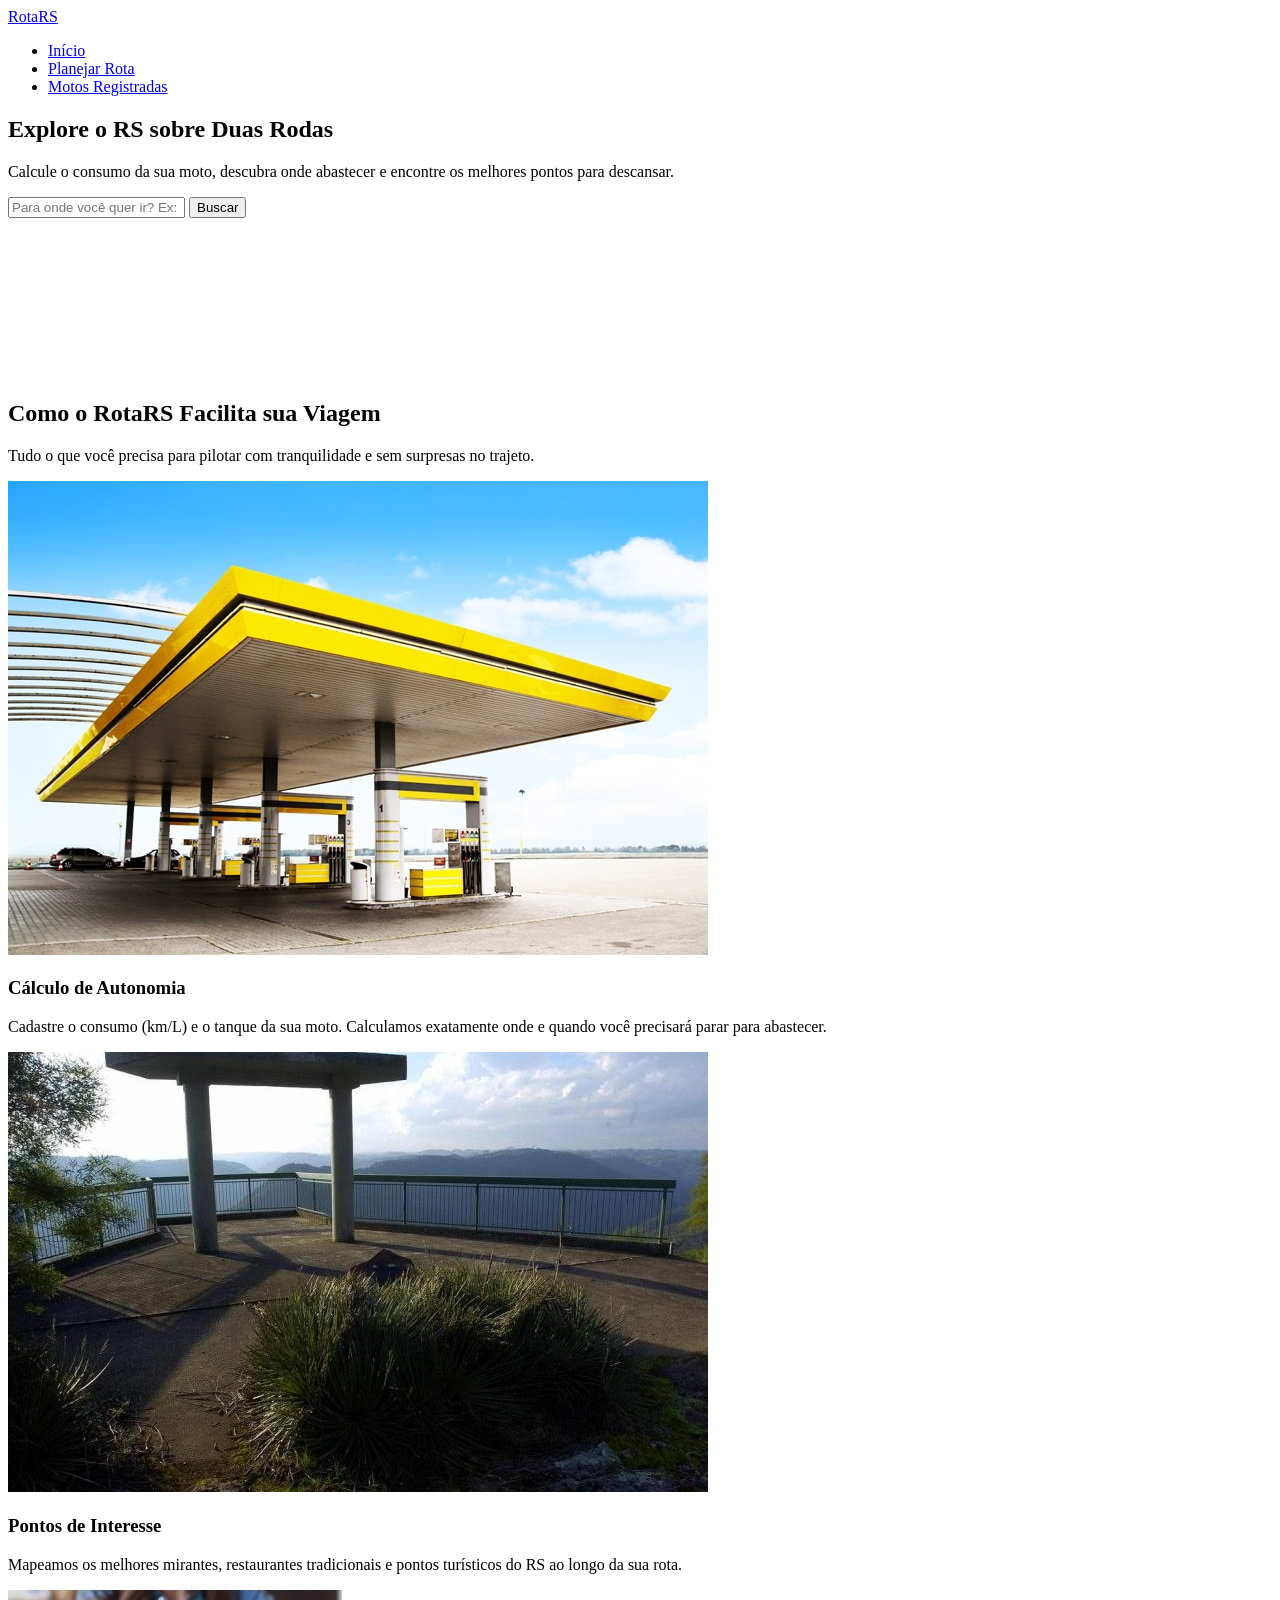
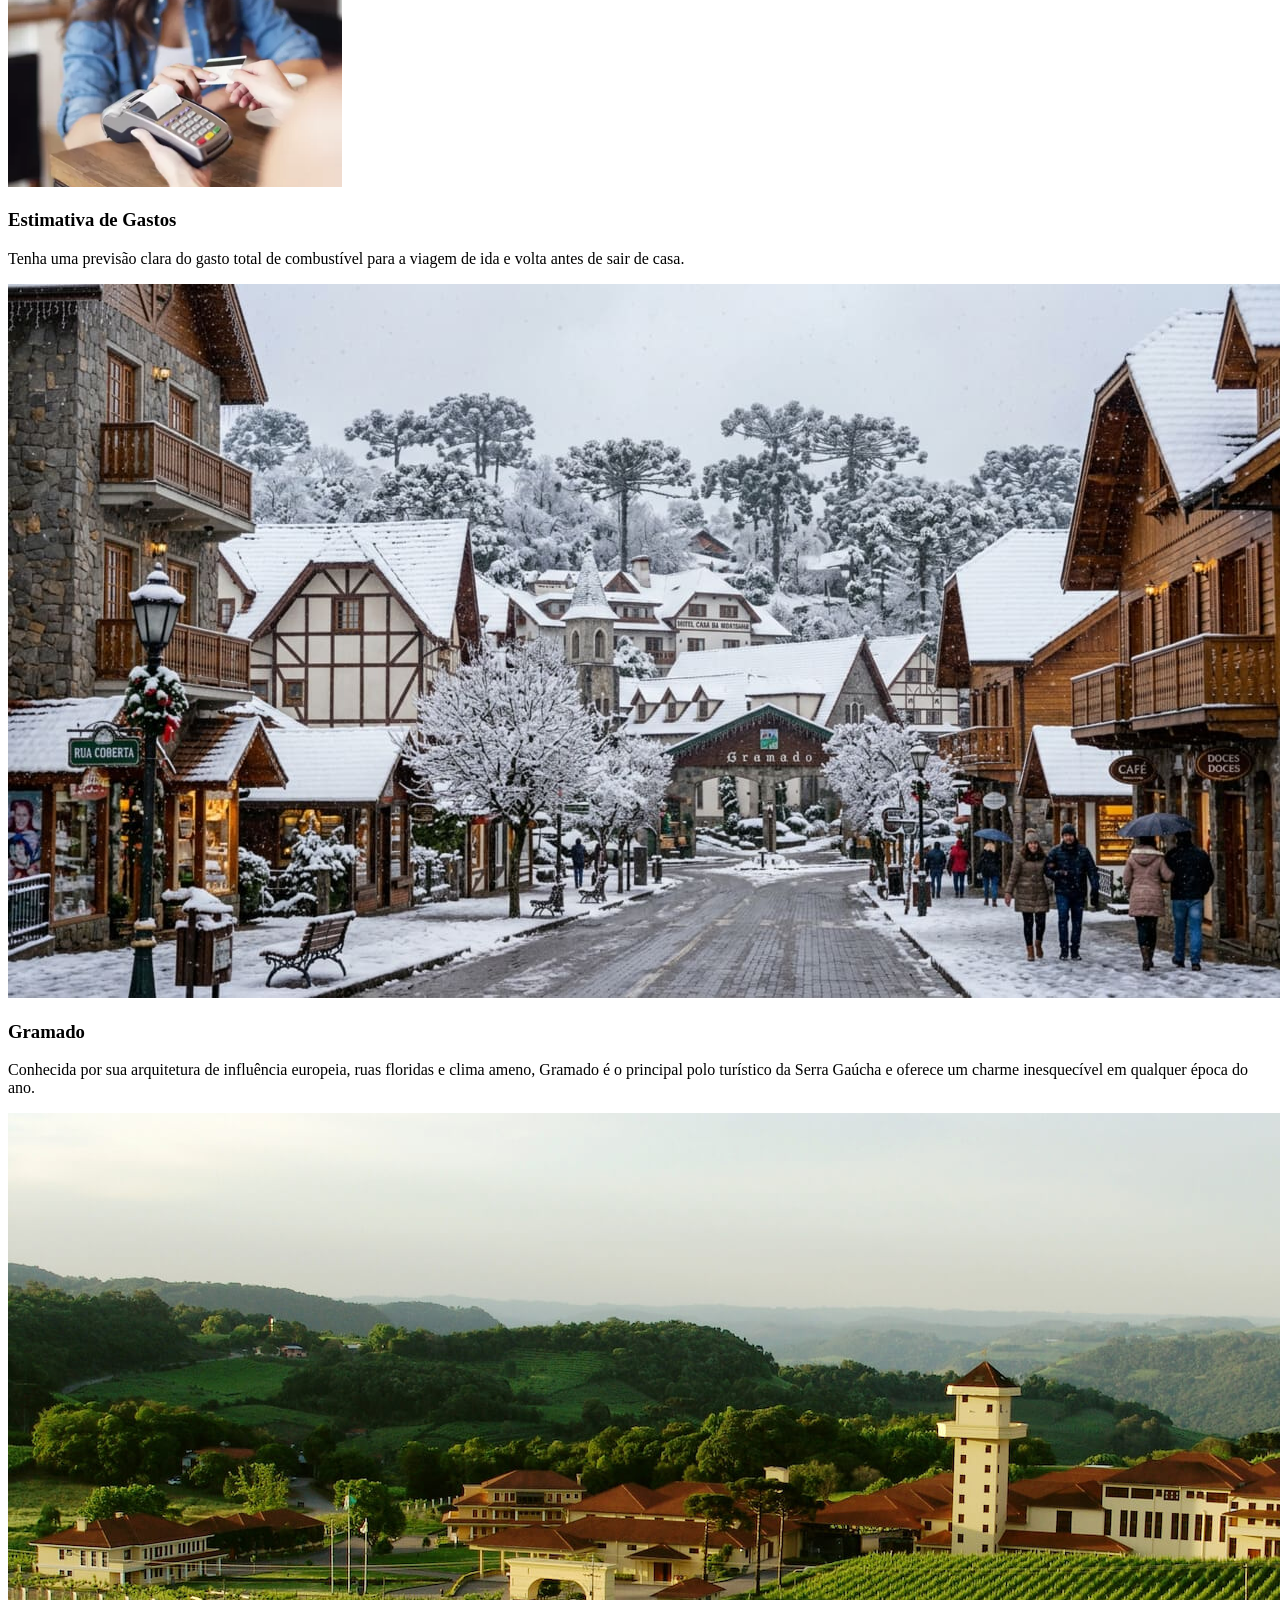
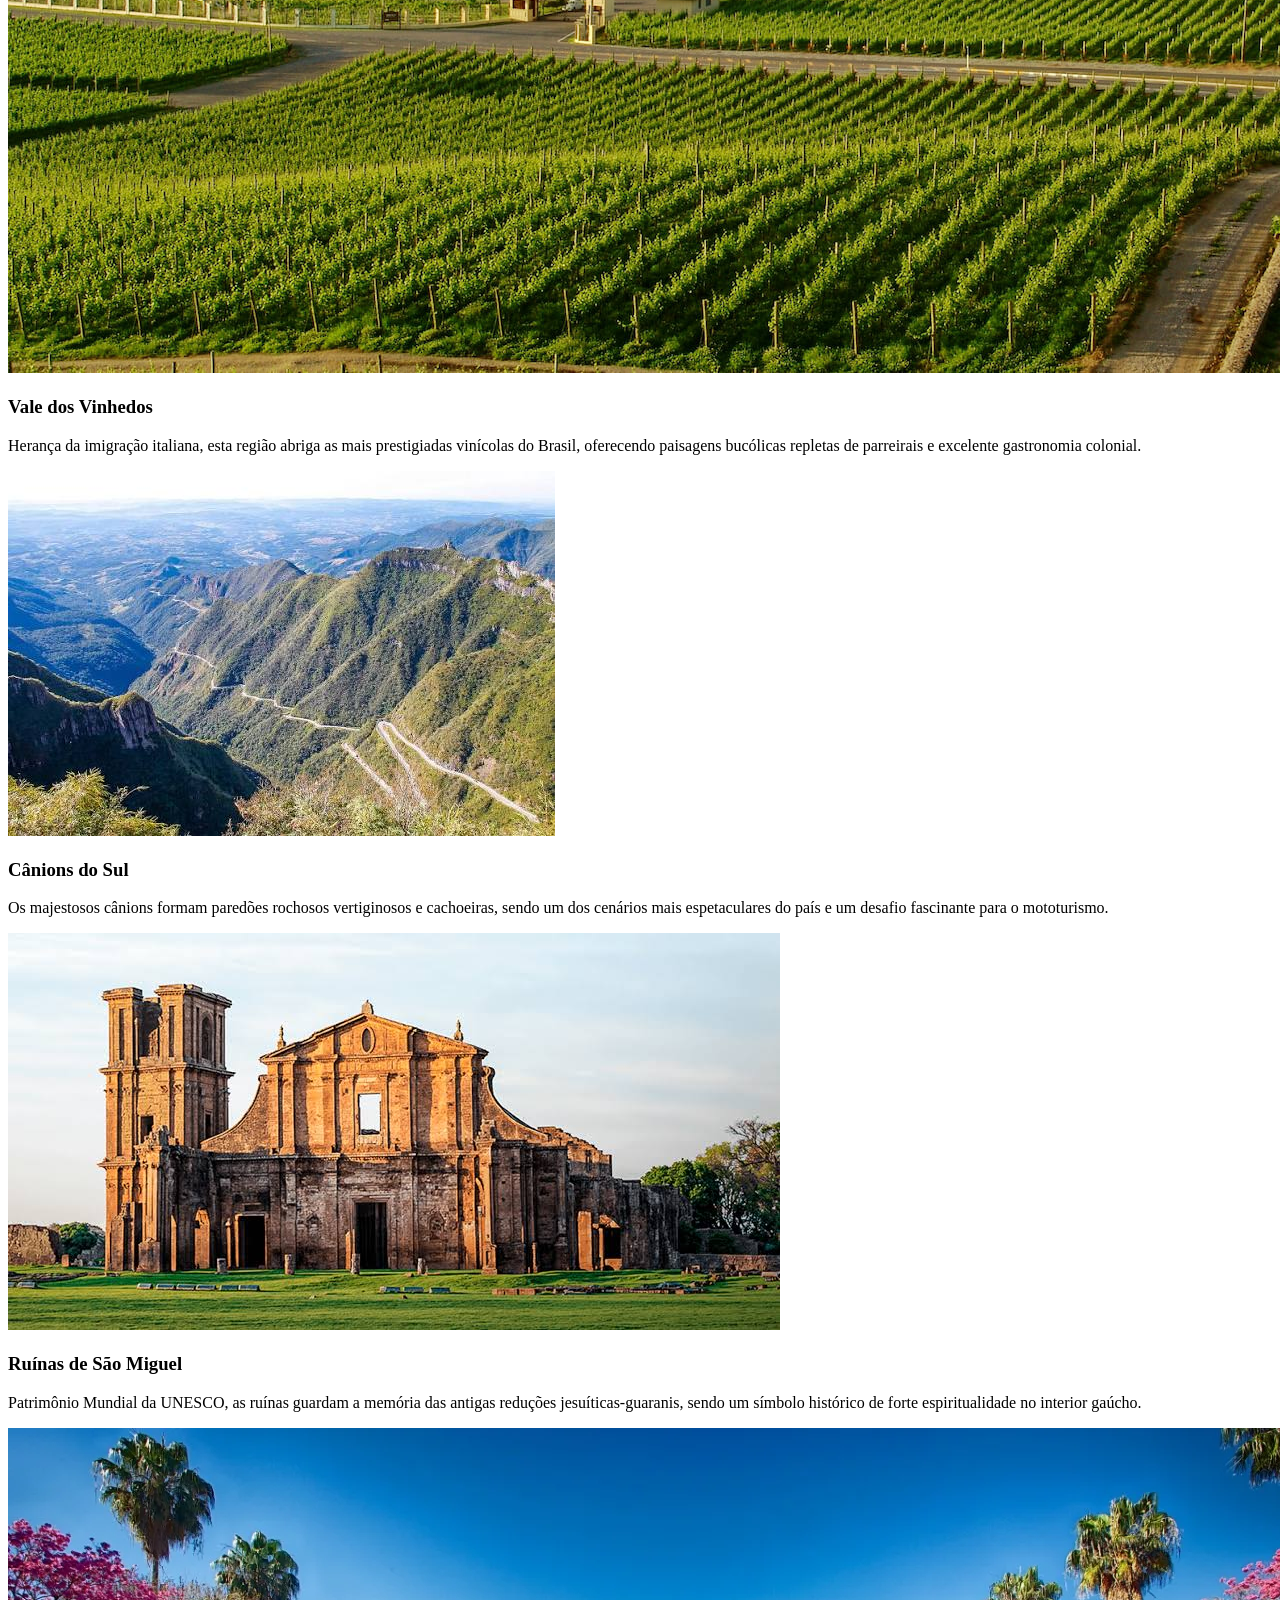
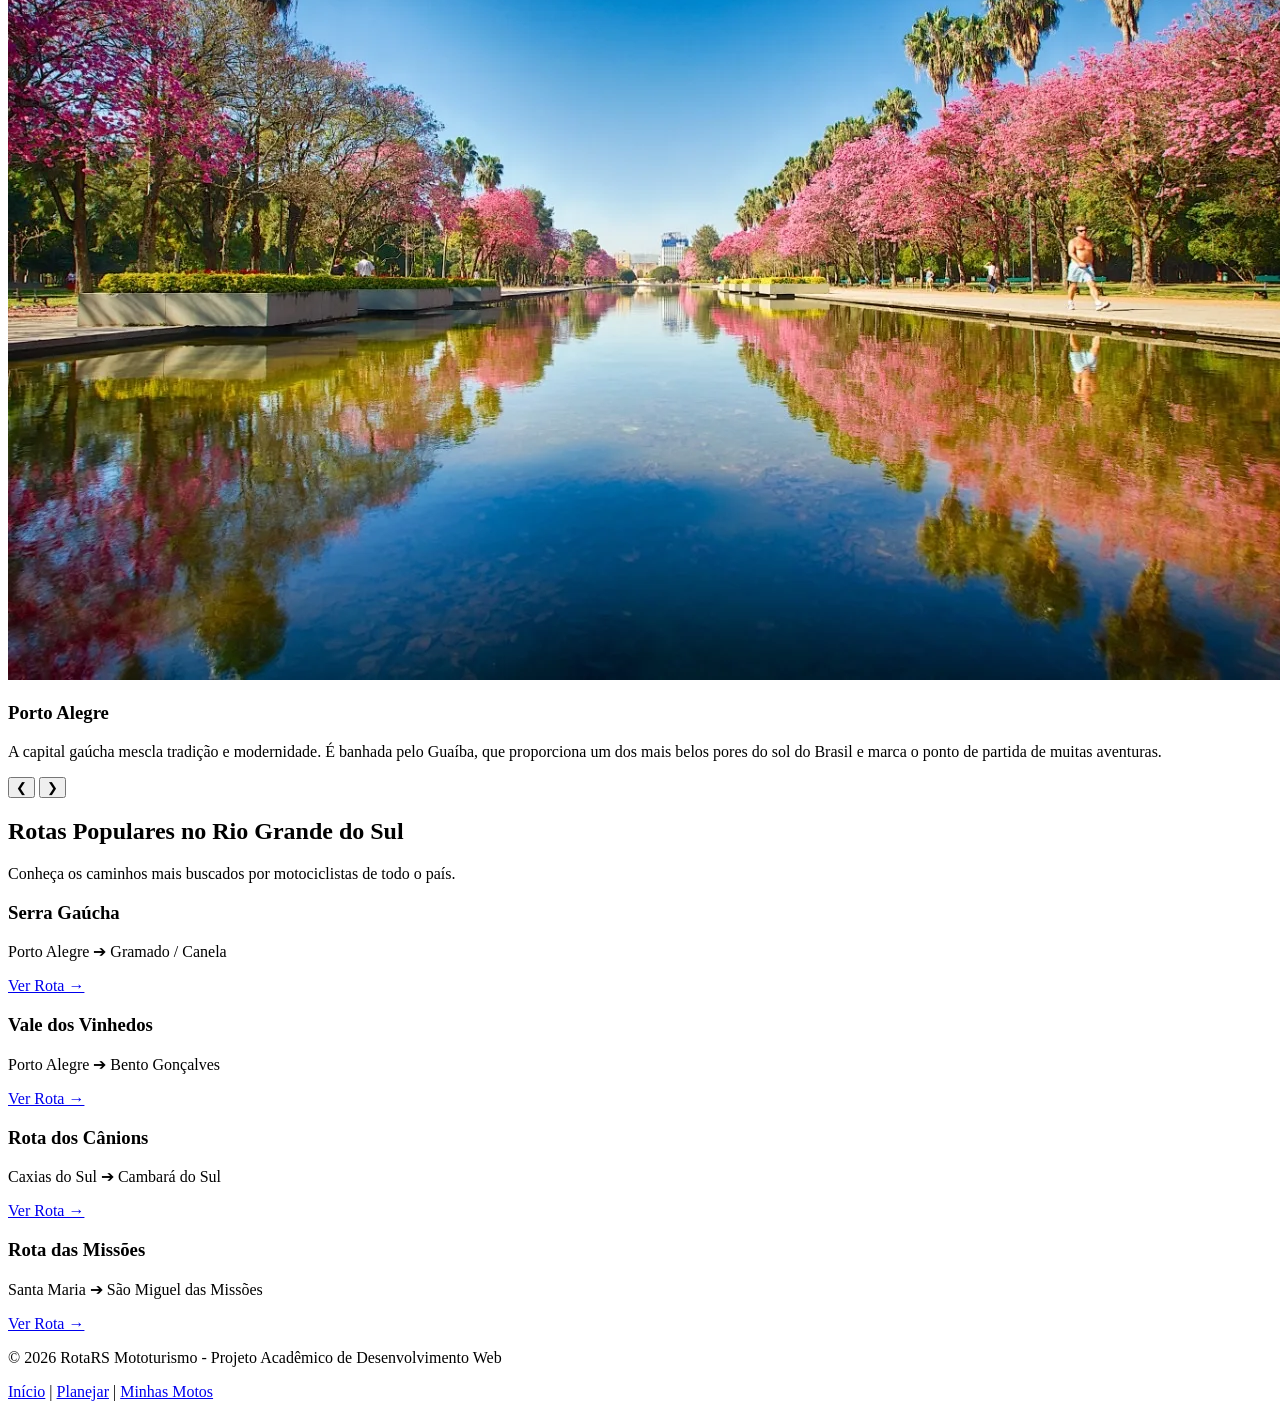
==== index.html @ 50bcf5f7 "feat: versão final completa da plataforma RotaRS" ====
<!DOCTYPE html>
<html lang="pt-BR">
<head>
  <meta charset="UTF-8" />
  <meta name="viewport" content="width=device-width, initial-scale=1.0" />
  <meta name="description" content="Planeje suas viagens de moto pelo Rio Grande do Sul com rotas, cálculo de combustível e pontos de parada." />
  <title>RotaRS - Mototurismo no Rio Grande do Sul</title>
  
  <!-- Fonte Google (Poppins & Inter) -->
  <link rel="preconnect" href="https://fonts.googleapis.com">
  <link rel="preconnect" href="https://fonts.gstatic.com" crossorigin>
  <link href="https://fonts.googleapis.com/css2?family=Inter:wght@400;500;600&family=Poppins:wght@600;700&display=swap" rel="stylesheet">
  
  <!-- Estilos Globais -->
  <link rel="stylesheet" href="css/style.css" />
  <script src="js/carousel.js" defer></script>
</head>
<body>

<header class="main-header">
  <div class="container header-container">
    <a href="index.html" class="logo">
      <span class="logo-bold">Rota</span><span class="logo-accent">RS</span>
    </a>
    <nav class="nav-menu">
      <ul>
        <li><a href="index.html" class="active">Início</a></li>
        <li><a href="planejamento.html">Planejar Rota</a></li>
        <li><a href="motos.html">Motos Registradas</a></li>
      </ul>
    </nav>
    <div id="user-nav-container"></div>
  </div>
</header>


  <main>
    <!-- Seção Hero (Topo com Fundo Azul e Busca) -->
    <section class="hero" aria-labelledby="hero-title">
      <div class="container hero-content">
        <h1 id="hero-title">Explore o RS sobre Duas Rodas</h1>
        <p class="hero-subtitle">
          Calcule o consumo da sua moto, descubra onde abastecer e encontre os melhores pontos para descansar.
        </p>

        <!-- Barra de Ação/Busca Rápida -->
        <div class="search-box-wrapper">
  <div class="search-input-group">
    <input 
      type="text" 
      id="home-search-input" 
      placeholder="Para onde você quer ir? Ex: Gramado, Rota Romântica..." 
      autocomplete="off" 
    />
    <button type="button" id="home-search-btn" class="btn btn-primary">Buscar</button>
  </div>

  <!-- Menu Dropdown para Autocompletar -->
  <div id="autocomplete-list" class="autocomplete-dropdown hidden"></div>
  
</div>
      </div>

      <!-- Divisor em Formato de Onda (SVG) -->
      <div class="wave-divider" aria-hidden="true">
        <svg viewBox="0 0 1440 180" preserveAspectRatio="none">
          <path fill="#ffffff" d="M0,64L48,80C96,96,192,128,288,128C384,128,480,96,576,90.7C672,85,768,107,864,117.3C960,128,1056,128,1152,112C1248,96,1344,64,1392,48L1440,32L1440,180L1392,180C1344,180,1248,180,1152,180C1056,180,960,180,864,180C768,180,672,180,576,180C480,180,384,180,288,180C192,180,96,180,48,180L0,180Z"></path>
        </svg>
      </div>
    </section>

    <!-- Seção: Como Funciona (Pillars de Ajuda ao Motociclista) -->
    <section class="section features" aria-labelledby="features-title">
      <div class="container">
        <div class="section-header">
          <h2 id="features-title">Como o RotaRS Facilita sua Viagem</h2>
          <p>Tudo o que você precisa para pilotar com tranquilidade e sem surpresas no trajeto.</p>
        </div>

        <div class="grid grid-3">
          <article class="card feature-card">
            <div class="card-icon" aria-hidden="true">
              <img src="assets/iconsindex/postogasolina.jpg" alt="Posto de gasolina" class="feature-icon-img">
            </div>
            <h3>Cálculo de Autonomia</h3>
            <p>Cadastre o consumo (km/L) e o tanque da sua moto. Calculamos exatamente onde e quando você precisará parar para abastecer.</p>
          </article>

          <article class="card feature-card">
            <div class="card-icon" aria-hidden="true">
              <img src="assets/iconsindex/miranteserragaucha.jpg" alt="Pontos de Interesse" class="feature-icon-img">
            </div>
            <h3>Pontos de Interesse</h3>
            <p>Mapeamos os melhores mirantes, restaurantes tradicionais e pontos turísticos do RS ao longo da sua rota.</p>
          </article>

          <article class="card feature-card">
            <div class="card-icon" aria-hidden="true">
              <img src="assets/iconsindex/moeda.png" alt="Estimativa de Gastos" class="feature-icon-img">
            </div>
            <h3>Estimativa de Gastos</h3>
            <p>Tenha uma previsão clara do gasto total de combustível para a viagem de ida e volta antes de sair de casa.</p>
          </article>
        </div>
      </div>
    </section>

        <!-- Seção: Carrossel de Histórias -->
    <section class="section carousel-section">
      <div class="carousel-container">
        <div class="carousel-track">
          <div class="carousel-slide" data-index="0">
            <img src="assets/paisagens/gramado.jpg" alt="Gramado">
            <div class="carousel-overlay">
              <h3>Gramado</h3>
              <p>Conhecida por sua arquitetura de influência europeia, ruas floridas e clima ameno, Gramado é o principal polo turístico da Serra Gaúcha e oferece um charme inesquecível em qualquer época do ano.</p>
            </div>
          </div>
          <div class="carousel-slide" data-index="1">
            <img src="assets/paisagens/valedosvinhedos.jpg" alt="Vale dos Vinhedos">
            <div class="carousel-overlay">
              <h3>Vale dos Vinhedos</h3>
              <p>Herança da imigração italiana, esta região abriga as mais prestigiadas vinícolas do Brasil, oferecendo paisagens bucólicas repletas de parreirais e excelente gastronomia colonial.</p>
            </div>
          </div>
          <div class="carousel-slide" data-index="2">
            <img src="assets/paisagens/serrariodorastro.jpg" alt="Cânions do Sul">
            <div class="carousel-overlay">
              <h3>Cânions do Sul</h3>
              <p>Os majestosos cânions formam paredões rochosos vertiginosos e cachoeiras, sendo um dos cenários mais espetaculares do país e um desafio fascinante para o mototurismo.</p>
            </div>
          </div>
          <div class="carousel-slide" data-index="3">
            <img src="assets/paisagens/missoes.jpg" alt="Ruínas de São Miguel">
            <div class="carousel-overlay">
              <h3>Ruínas de São Miguel</h3>
              <p>Patrimônio Mundial da UNESCO, as ruínas guardam a memória das antigas reduções jesuíticas-guaranis, sendo um símbolo histórico de forte espiritualidade no interior gaúcho.</p>
            </div>
          </div>
          <div class="carousel-slide" data-index="4">
            <img src="assets/paisagens/portoalegre.jpg" alt="Porto Alegre">
            <div class="carousel-overlay">
              <h3>Porto Alegre</h3>
              <p>A capital gaúcha mescla tradição e modernidade. É banhada pelo Guaíba, que proporciona um dos mais belos pores do sol do Brasil e marca o ponto de partida de muitas aventuras.</p>
            </div>
          </div>
        </div>
        
        <button class="carousel-btn prev-btn" aria-label="Anterior">&#10094;</button>
        <button class="carousel-btn next-btn" aria-label="Próximo">&#10095;</button>
      </div>
    </section>

    <!-- Seção: Destinos em Destaque no RS -->
    <section class="section destinations bg-light" aria-labelledby="destinations-title">
      <div class="container">
        <div class="section-header">
          <h2 id="destinations-title">Rotas Populares no Rio Grande do Sul</h2>
          <p>Conheça os caminhos mais buscados por motociclistas de todo o país.</p>
        </div>

        <div class="grid grid-4">
          <article class="card destination-card">
            <div class="card-media media-gramado"></div>
            <div class="card-body">
              <h3>Serra Gaúcha</h3>
              <p>Porto Alegre ➔ Gramado / Canela</p>
              <a href="planejamento.html?destino=Gramado" class="card-link" aria-label="Ver rota para a Serra Gaúcha">Ver Rota &rarr;</a>
            </div>
          </article>

          <article class="card destination-card">
            <div class="card-media media-bento"></div>
            <div class="card-body">
              <h3>Vale dos Vinhedos</h3>
              <p>Porto Alegre ➔ Bento Gonçalves</p>
              <a href="planejamento.html?destino=Bento Gonçalves" class="card-link" aria-label="Ver rota para o Vale dos Vinhedos">Ver Rota &rarr;</a>
            </div>
          </article>

          <article class="card destination-card">
            <div class="card-media media-canions"></div>
            <div class="card-body">
              <h3>Rota dos Cânions</h3>
              <p>Caxias do Sul ➔ Cambará do Sul</p>
              <a href="planejamento.html?destino=Cambará do Sul" class="card-link" aria-label="Ver rota para a Rota dos Cânions">Ver Rota &rarr;</a>
            </div>
          </article>

          <article class="card destination-card">
            <div class="card-media media-missoes"></div>
            <div class="card-body">
              <h3>Rota das Missões</h3>
              <p>Santa Maria ➔ São Miguel das Missões</p>
              <a href="planejamento.html?destino=São Miguel das Missões" class="card-link" aria-label="Ver rota para a Rota das Missões">Ver Rota &rarr;</a>
            </div>
          </article>
        </div>
      </div>
    </section>
  </main>

  <!-- Rodapé -->
  <footer class="footer">
    <div class="container footer-content">
      <p>&copy; 2026 RotaRS Mototurismo - Projeto Acadêmico de Desenvolvimento Web</p>
      <nav aria-label="Links do rodapé">
        <a href="index.html">Início</a> | 
        <a href="planejamento.html">Planejar</a> | 
        <a href="motos.html">Minhas Motos</a>
      </nav>
    </div>
  </footer>

  
  <script src="js/auth-nav.js"></script>
  <script src="js/rotas-data.js"></script>
  <script src="js/home-search.js"></script>
</body>
</html>
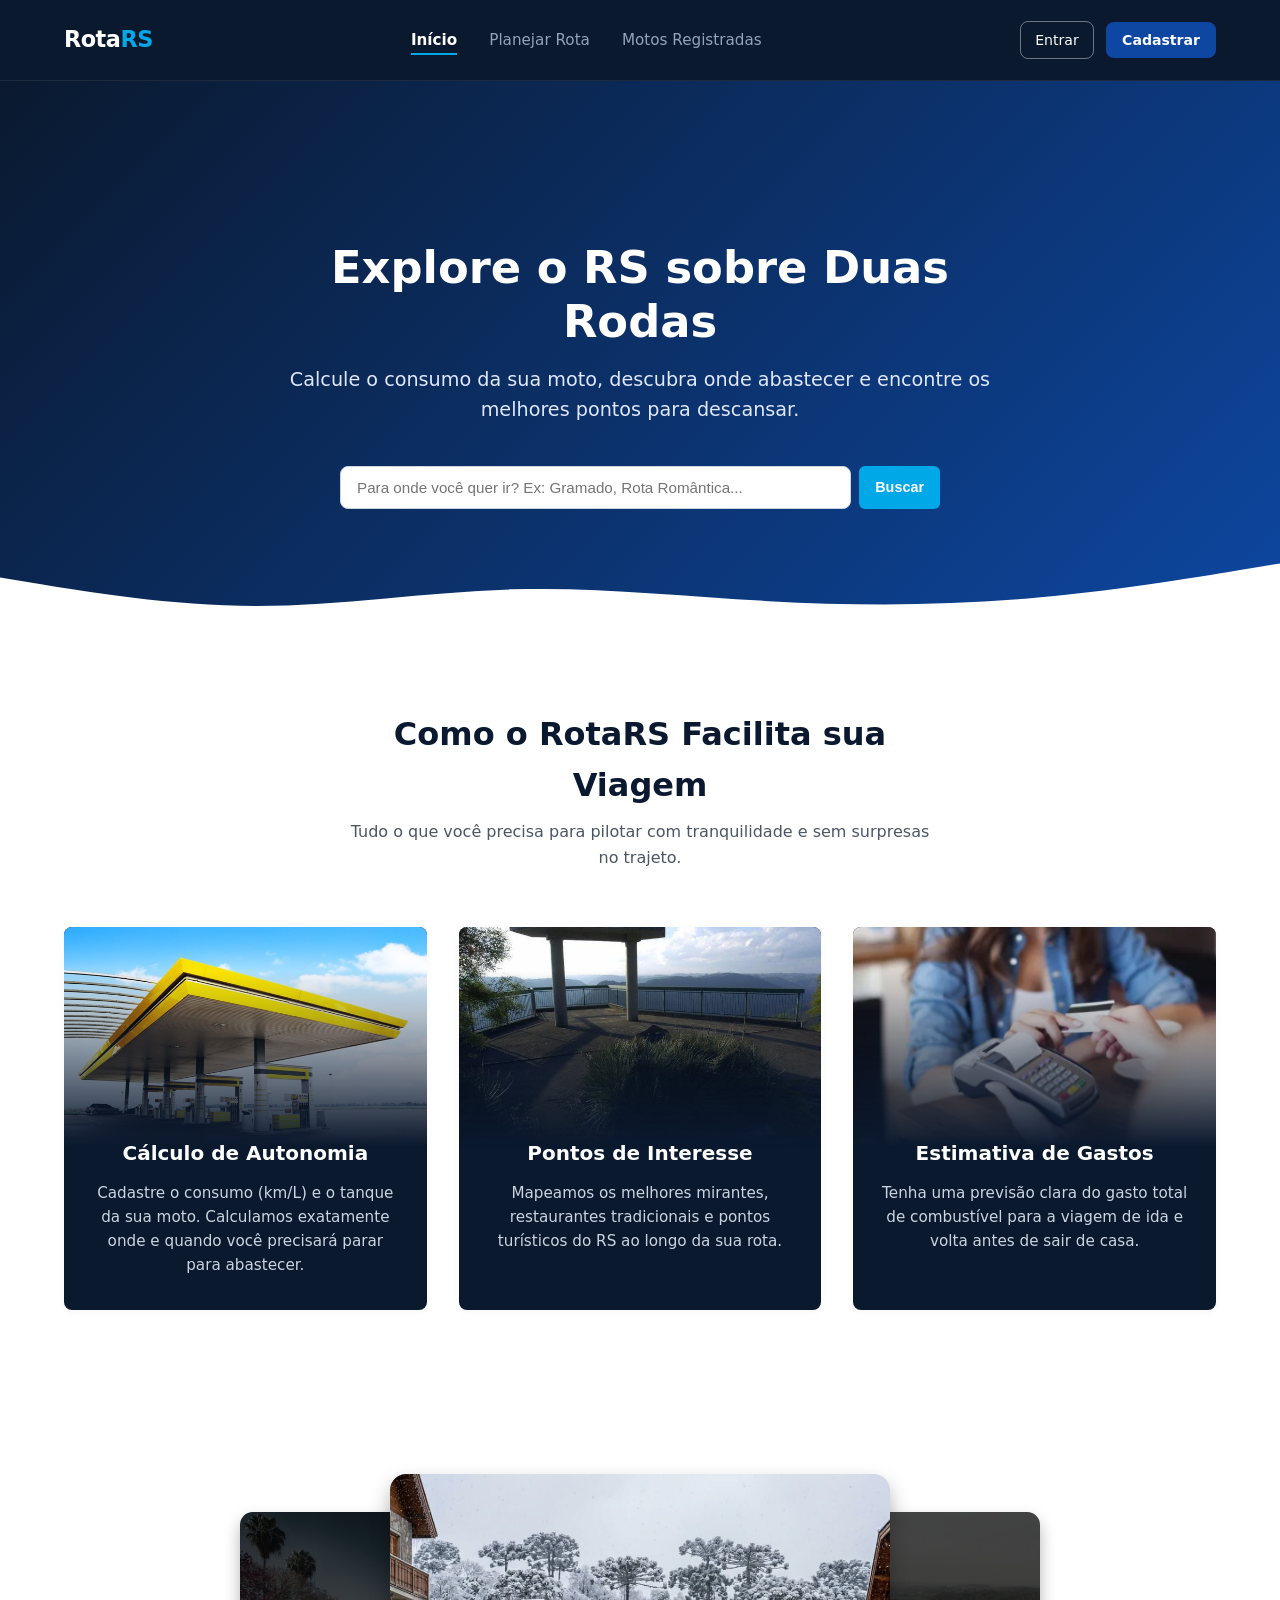
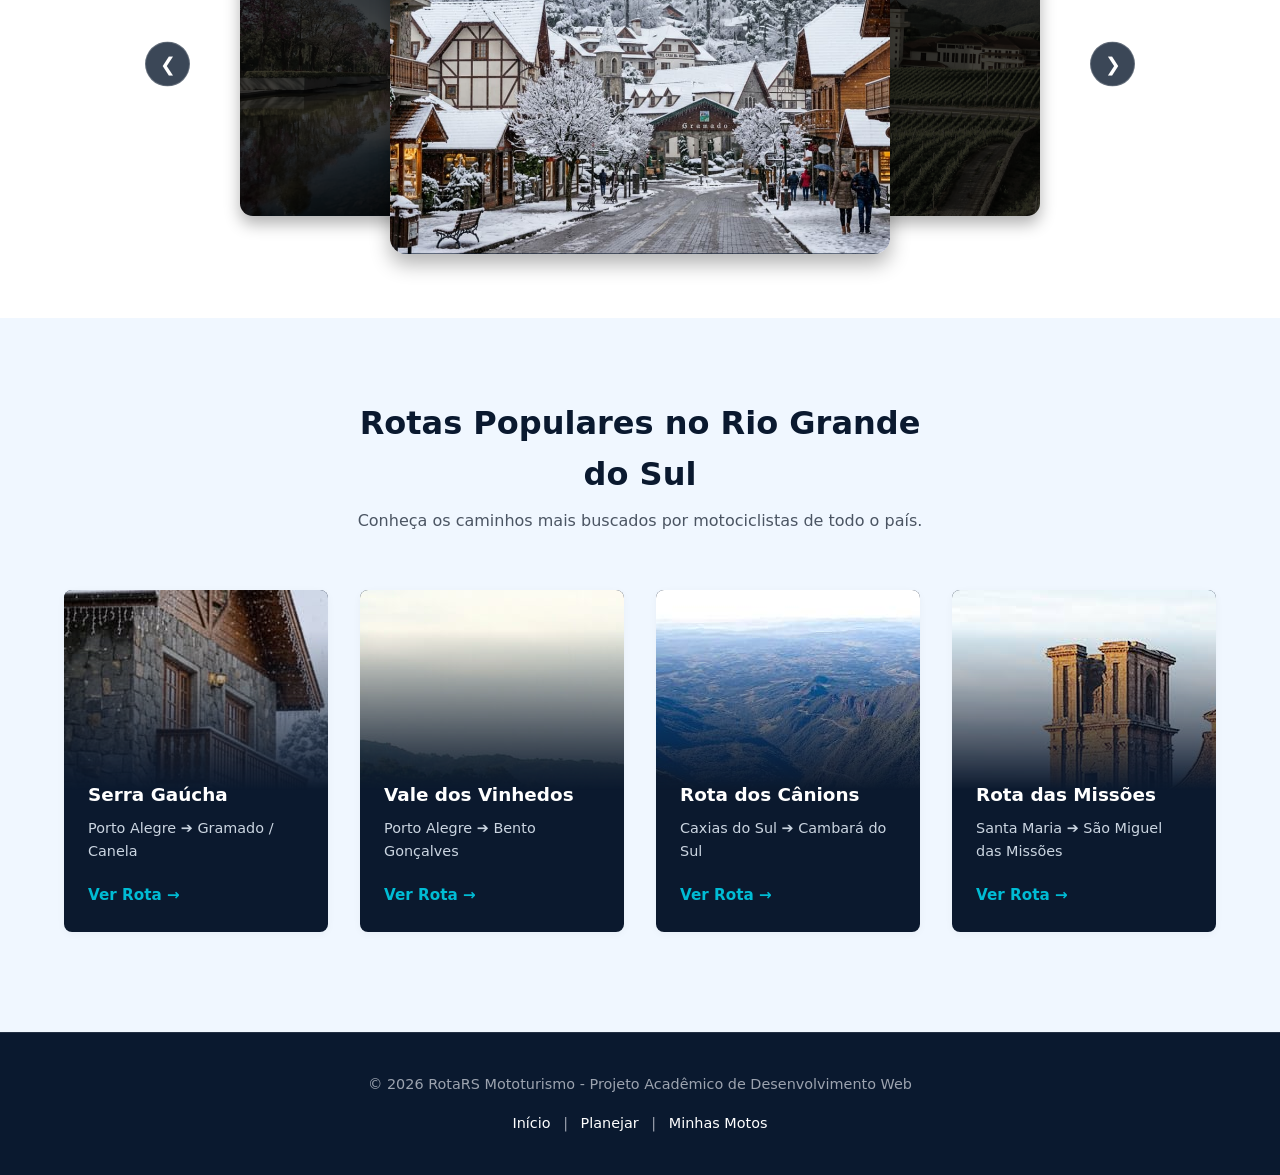
==== commit 5e3cb712: "feat: atualizacoes de layout, responsividade mobile e melhorias gerais # Conflicts: #	README.md #	js" ====
--- a/index.html
+++ b/index.html
@@ -216,6 +216,7 @@
   <script src="js/auth-nav.js"></script>
   <script src="js/rotas-data.js"></script>
   <script src="js/home-search.js"></script>
+  <script src="js/mobile-nav.js"></script>
 </body>
 </html>
 
--- a/css/style.css
+++ b/css/style.css
@@ -0,0 +1,3174 @@
+﻿/* ==========================================================================
+   1. VARIÁVEIS DE DESIGN & PALETA AZUL (Conformidade WCAG AA)
+   ========================================================================== */
+:root {
+  --primary-blue: #0d47a1;       /* Azul escuro vibrante para botões e links */
+  --primary-hover: #082d6c;      /* Hover do azul */
+  --dark-navy: #0a192f;          /* Fundo do Hero e Header */
+  --light-blue-bg: #f0f7ff;      /* Fundo suave para seções alternadas */
+  --accent-cyan: #00bcd4;        /* Detalhes de destaque */
+  --text-main: #1f2937;          /* Cor de texto principal (alto contraste) */
+  --text-muted: #4b5563;         /* Texto secundário */
+  --white: #ffffff;
+  --border-color: #e5e7eb;
+  
+  --font-main: 'Inter', system-ui, -apple-system, sans-serif;
+  --font-heading: 'Poppins', system-ui, -apple-system, sans-serif;
+  --radius-sm: 8px;
+  --radius-lg: 16px;
+  --shadow: 0 4px 12px rgba(0, 0, 0, 0.08);
+  --shadow-hover: 0 8px 24px rgba(13, 71, 161, 0.15);
+}
+
+/* ==========================================================================
+   2. RESET & ESTILOS BASE
+   ========================================================================== */
+* {
+  margin: 0;
+  padding: 0;
+  box-sizing: border-box;
+}
+
+body {
+  font-family: var(--font-main);
+  color: var(--text-main);
+  background-color: var(--white);
+  line-height: 1.6;
+}
+
+/* Acessibilidade para Leitores de Tela */
+.sr-only {
+  position: absolute;
+  width: 1px;
+  height: 1px;
+  padding: 0;
+  margin: -1px;
+  overflow: hidden;
+  clip: rect(0, 0, 0, 0);
+  border: 0;
+}
+
+.container {
+  width: 100%;
+  max-width: 1200px;
+  margin: 0 auto;
+  padding: 0 1.5rem;
+}
+
+/* ==========================================================================
+   3. CABEÇALHO (HEADER)
+   ========================================================================== */
+.main-header {
+  background-color: #0b192e; /* Azul escuro profundo padronizado */
+  border-bottom: 1px solid rgba(255, 255, 255, 0.08);
+  position: sticky;
+  top: 0;
+  z-index: 1000;
+  width: 100%;
+}
+
+.header-container {
+  max-width: 1200px;
+  margin: 0 auto;
+  padding: 0.85rem 1.5rem;
+  display: flex;
+  align-items: center;
+  justify-content: space-between;
+}
+
+.logo {
+  font-size: 1.4rem;
+  font-weight: 800;
+  text-decoration: none;
+  letter-spacing: -0.5px;
+}
+
+.logo-bold {
+  color: #ffffff;
+}
+
+.logo-accent {
+  color: #00a8e8; /* Ciano do RotaRS */
+}
+
+.nav-menu ul {
+  display: flex;
+  align-items: center;
+  list-style: none;
+  gap: 2rem;
+  margin: 0;
+  padding: 0;
+}
+
+.nav-menu a {
+  color: #94a3b8;
+  text-decoration: none;
+  font-size: 0.95rem;
+  font-weight: 500;
+  padding-bottom: 0.4rem;
+  position: relative;
+  transition: color 0.2s ease;
+}
+
+.nav-menu a:hover {
+  color: #ffffff;
+}
+
+/* Marcação da página atual com a barra ciano embaixo */
+.nav-menu a.active {
+  color: #ffffff;
+  font-weight: 600;
+}
+
+.nav-menu a.active::after {
+  content: "";
+  position: absolute;
+  bottom: -2px;
+  left: 0;
+  width: 100%;
+  height: 2px;
+  background-color: #00a8e8;
+  border-radius: 2px;
+}
+
+/* ==========================================================================
+   4. SEÇÃO HERO & ONDA (DIVIDER)
+   ========================================================================== */
+.hero {
+  position: relative;
+  background: linear-gradient(135deg, #0a192f 0%, #0d47a1 100%);
+  color: var(--white);
+  padding-top: 160px;
+  padding-bottom: 120px;
+  text-align: center;
+}
+
+.hero-content {
+  max-width: 800px;
+}
+
+.hero h1 {
+  font-family: var(--font-heading);
+  font-size: 2.8rem;
+  font-weight: 700;
+  margin-bottom: 1rem;
+  line-height: 1.2;
+}
+
+.hero-subtitle {
+  font-size: 1.2rem;
+  color: #e0e7ff;
+  margin-bottom: 2.5rem;
+}
+
+/* Form de busca rápida no topo */
+/* Container da busca e autocomplete */
+.search-box-wrapper {
+  position: relative;
+  width: 100%;
+  max-width: 600px;
+  margin: 0 auto;
+}
+
+.search-input-group {
+  display: flex;
+  gap: 8px;
+}
+
+.search-input-group input {
+  flex: 1;
+  padding: 0.75rem 1rem;
+  border: 1px solid #cbd5e0;
+  border-radius: 8px;
+  font-size: 0.95rem;
+  outline: none;
+}
+
+.search-input-group input:focus {
+  border-color: #0d52bf;
+  box-shadow: 0 0 0 3px rgba(13, 82, 191, 0.15);
+}
+
+/* Dropdown Autocomplete */
+.autocomplete-dropdown {
+  position: absolute;
+  top: calc(100% + 4px);
+  left: 0;
+  right: 0;
+  background: #ffffff;
+  border: 1px solid #e2e8f0;
+  border-radius: 8px;
+  box-shadow: 0 10px 20px rgba(0, 0, 0, 0.1);
+  max-height: 280px;
+  overflow-y: auto;
+  z-index: 1000;
+}
+
+/* Item da lista */
+.autocomplete-item {
+  position: relative;
+  overflow: hidden;
+  padding: 10px 14px;
+  cursor: pointer;
+  border-bottom: 1px solid #f0f4f8;
+  display: flex;
+  justify-content: space-between;
+  align-items: center;
+  transition: background-color 0.15s ease;
+}
+
+.autocomplete-item:last-child {
+  border-bottom: none;
+}
+
+.autocomplete-item:hover {
+  background-color: #f0f7ff;
+}
+
+.autocomplete-info {
+  position: relative;
+  z-index: 1;
+  display: flex;
+  flex-direction: column;
+  text-align: left;
+}
+
+.autocomplete-title {
+  font-size: 0.92rem;
+  font-weight: 600;
+  color: #1a252f;
+}
+
+.autocomplete-trecho {
+  font-size: 0.8rem;
+  color: #718096;
+  margin-top: 2px;
+}
+
+.autocomplete-badge {
+  position: relative;
+  z-index: 1;
+  font-size: 0.72rem;
+  background: #eef5ff;
+  color: #0d52bf;
+  padding: 3px 8px;
+  border-radius: 12px;
+  font-weight: 600;
+  white-space: nowrap;
+}
+
+.autocomplete-no-results {
+  padding: 12px;
+  font-size: 0.88rem;
+  color: #a0aec0;
+  text-align: center;
+}
+
+/* O divisor em formato de onda SVG */
+.wave-divider {
+  position: absolute;
+  bottom: 0;
+  left: 0;
+  width: 100%;
+  overflow: hidden;
+  line-height: 0;
+}
+
+.wave-divider svg {
+  position: relative;
+  display: block;
+  width: calc(100% + 1.3px);
+  height: 80px;
+}
+
+/* ==========================================================================
+   5. SEÇÕES & CARDS
+   ========================================================================== */
+.section {
+  padding: 5rem 0;
+}
+
+.bg-light {
+  background-color: var(--light-blue-bg);
+}
+
+.section-header {
+  text-align: center;
+  max-width: 600px;
+  margin: 0 auto 3.5rem auto;
+}
+
+.section-header h2 {
+  font-family: var(--font-heading);
+  font-size: 2rem;
+  color: var(--dark-navy);
+  margin-bottom: 0.5rem;
+}
+
+.section-header p {
+  color: var(--text-muted);
+}
+
+/* Grids */
+.grid {
+  display: grid;
+  gap: 2rem;
+}
+
+.grid-3 { grid-template-columns: repeat(auto-fit, minmax(280px, 1fr)); }
+.grid-4 { grid-template-columns: repeat(auto-fit, minmax(240px, 1fr)); }
+
+/* Cards */
+.card {
+  background: var(--white);
+  border-radius: var(--radius-lg);
+  border: 1px solid var(--border-color);
+  box-shadow: var(--shadow);
+  transition: transform 0.3s ease, box-shadow 0.3s ease;
+  overflow: hidden;
+}
+
+.card:hover {
+  transform: translateY(-5px);
+  box-shadow: var(--shadow-hover);
+}
+
+.feature-card {
+  padding: 2rem;
+  text-align: center;
+}
+
+.card-icon {
+  font-size: 2.8rem;
+  margin-bottom: 1rem;
+}
+
+.feature-card h3 {
+  font-family: var(--font-heading);
+  font-size: 1.25rem;
+  color: var(--dark-navy);
+  margin-bottom: 0.75rem;
+}
+
+.feature-card p {
+  color: var(--text-muted);
+  font-size: 0.95rem;
+}
+
+/* Card de Destinos com gradiente simulando foto */
+.card-media {
+  height: 140px;
+  background-size: cover;
+  background-position: center;
+}
+
+.media-gramado { background: linear-gradient(135deg, #1e3a8a, #3b82f6); }
+.media-bento   { background: linear-gradient(135deg, #065f46, #10b981); }
+.media-canions { background: linear-gradient(135deg, #9a3412, #f97316); }
+.media-missoes { background: linear-gradient(135deg, #854d0e, #eab308); }
+
+.card-body {
+  padding: 1.5rem;
+}
+
+.card-body h3 {
+  font-family: var(--font-heading);
+  font-size: 1.15rem;
+  color: var(--dark-navy);
+}
+
+.card-body p {
+  font-size: 0.9rem;
+  color: var(--text-muted);
+  margin: 0.5rem 0 1.2rem 0;
+}
+
+.card-link {
+  color: var(--primary-blue);
+  font-weight: 600;
+  text-decoration: none;
+  font-size: 0.95rem;
+}
+
+.card-link:hover {
+  text-decoration: underline;
+}
+
+/* ==========================================================================
+   6. RODAPÉ (FOOTER) & RESPONSIVIDADE
+   ========================================================================== */
+.footer {
+  background-color: var(--dark-navy);
+  color: #9ca3af;
+  padding: 2.5rem 0;
+  font-size: 0.9rem;
+  border-top: 1px solid rgba(255, 255, 255, 0.1);
+}
+
+.footer-content {
+  display: flex;
+  flex-direction: column;
+  align-items: center;
+  gap: 1rem;
+  text-align: center;
+}
+
+.footer a {
+  color: var(--white);
+  text-decoration: none;
+  margin: 0 0.5rem;
+}
+
+.footer a:hover {
+  color: var(--accent-cyan);
+}
+
+/* Adaptações para Celular (Mobile First / Responsive) */
+@media (max-width: 768px) {
+  .hero h1 { font-size: 2rem; }
+  .hero-subtitle { font-size: 1rem; }
+  
+  .quick-search {
+    flex-direction: column;
+    padding: 12px;
+  }
+
+  .header-container {
+    flex-direction: column;
+    justify-content: center;
+    gap: 0.5rem;
+    height: auto;
+    padding: 1rem;
+  }
+  
+  .hero { padding-top: 180px; }
+}
+
+/* ==========================================================================
+   7. PÁGINA DE LOGIN, CADASTRO E PERFIL
+   ========================================================================== */
+.main-auth {
+  padding-top: 120px;
+  padding-bottom: 60px;
+  display: flex;
+  justify-content: center;
+}
+
+.auth-wrapper {
+  background: var(--white);
+  border-radius: var(--radius-lg);
+  box-shadow: var(--shadow-hover);
+  border: 1px solid var(--border-color);
+  width: 100%;
+  max-width: 550px;
+  overflow: hidden;
+}
+
+.auth-tabs {
+  display: flex;
+  background: var(--light-blue-bg);
+  border-bottom: 1px solid var(--border-color);
+}
+
+.tab-btn {
+  flex: 1;
+  padding: 1rem;
+  border: none;
+  background: transparent;
+  font-family: var(--font-heading);
+  font-weight: 600;
+  font-size: 1rem;
+  color: var(--text-muted);
+  cursor: pointer;
+  transition: all 0.2s ease;
+}
+
+.tab-btn.active {
+  background: var(--white);
+  color: var(--primary-blue);
+  border-bottom: 3px solid var(--primary-blue);
+}
+
+.auth-panel {
+  padding: 2rem;
+}
+
+.auth-panel.hidden {
+  display: none;
+}
+
+.auth-panel h2 {
+  font-family: var(--font-heading);
+  color: var(--dark-navy);
+  margin-bottom: 0.5rem;
+}
+
+.form-subtitle {
+  color: var(--text-muted);
+  font-size: 0.9rem;
+  margin-bottom: 1.5rem;
+}
+
+.form-group {
+  margin-bottom: 1.25rem;
+  display: flex;
+  flex-direction: column;
+}
+
+.form-group label {
+  font-weight: 600;
+  font-size: 0.9rem;
+  margin-bottom: 0.4rem;
+  color: var(--text-main);
+}
+
+.form-group input,
+.form-group select {
+  padding: 0.75rem 1rem;
+  border: 1.5px solid var(--border-color);
+  border-radius: var(--radius-sm);
+  font-size: 0.95rem;
+  font-family: var(--font-main);
+  outline: none;
+  transition: border-color 0.2s;
+}
+
+.form-group input:focus,
+.form-group select:focus {
+  border-color: var(--primary-blue);
+}
+
+/* Mensagens de Erro da Validação */
+.form-group input.invalid,
+.form-group select.invalid {
+  border-color: #dc2626;
+  background-color: #fef2f2;
+}
+
+.error-msg {
+  color: #dc2626;
+  font-size: 0.8rem;
+  margin-top: 0.3rem;
+  min-height: 1.1rem;
+}
+
+.btn-block {
+  width: 100%;
+  margin-top: 1rem;
+}
+
+.btn-secondary {
+  background-color: #e5e7eb;
+  color: var(--text-main);
+}
+
+.btn-secondary:hover {
+  background-color: #d1d5db;
+}
+
+/* Foto Preview e Perfil */
+.photo-preview {
+  margin-top: 0.8rem;
+  width: 100%;
+  max-height: 180px;
+  overflow: hidden;
+  border-radius: var(--radius-sm);
+  border: 1px dashed var(--primary-blue);
+}
+
+.photo-preview img {
+  width: 100%;
+  height: 100%;
+  object-fit: cover;
+}
+
+.profile-header {
+  display: flex;
+  gap: 1.5rem;
+  align-items: center;
+}
+
+.profile-avatar-container {
+  width: 90px;
+  height: 90px;
+  border-radius: 50%;
+  overflow: hidden;
+  border: 3px solid var(--primary-blue);
+  flex-shrink: 0;
+  display: flex;
+  align-items: center;
+  justify-content: center;
+  background-color: #eef4fb; /* fundo suave para ícones com transparência */
+}
+
+.profile-avatar-container img {
+  width: 100%;
+  height: 100%;
+  object-fit: contain; /* contém a imagem inteira sem cortar */
+  padding: 6px;        /* espaçamento interno para o ícone não tocar a borda */
+  box-sizing: border-box;
+}
+
+/* Quando for foto real do veículo (não ícone padrão) */
+.profile-avatar-container img[data-type="photo"] {
+  object-fit: cover;
+  padding: 0;
+}
+
+.badge {
+  display: inline-block;
+  background: var(--light-blue-bg);
+  color: var(--primary-blue);
+  padding: 0.2rem 0.6rem;
+  border-radius: 20px;
+  font-size: 0.8rem;
+  font-weight: 600;
+  margin-top: 0.4rem;
+}
+
+.divider {
+  margin: 1.5rem 0;
+  border: 0;
+  border-top: 1px solid var(--border-color);
+}
+
+.history-list {
+  list-style: none;
+  margin-bottom: 1.5rem;
+}
+
+.history-item {
+  display: flex;
+  justify-content: space-between;
+  align-items: center;
+  padding: 0.8rem;
+  border: 1px solid var(--border-color);
+  border-radius: var(--radius-sm);
+  margin-bottom: 0.5rem;
+}
+
+.btn-danger-sm {
+  background: #fee2e2;
+  color: #991b1b;
+  border: none;
+  padding: 0.4rem 0.8rem;
+  border-radius: 4px;
+  cursor: pointer;
+  font-size: 0.8rem;
+}
+
+.btn-danger-sm:hover {
+  background: #fca5a5;
+}
+/* ==========================================================================
+   ESTILO DE CADASTRO COMPACTO (ESTILO FACEBOOK SIGN UP)
+   ========================================================================== */
+.auth-panel {
+  padding: 1.5rem;
+}
+
+.panel-header-compact h2 {
+  font-size: 1.5rem;
+  color: var(--dark-navy);
+  margin-bottom: 0.2rem;
+}
+
+.panel-header-compact .form-subtitle {
+  font-size: 0.85rem;
+  color: var(--text-muted);
+  margin-bottom: 1.2rem;
+}
+
+/* Layout em Duas Colunas Compactas */
+.form-row {
+  display: flex;
+  gap: 0.6rem;
+  margin-bottom: 0.6rem;
+}
+
+.form-row .form-group {
+  flex: 1;
+  margin-bottom: 0;
+}
+
+/* Inputs Compactos com Cores Suaves */
+.form-group input,
+.form-group select {
+  width: 100%;
+  padding: 0.55rem 0.75rem;
+  border: 1px solid #ccd0d5;
+  background-color: #f5f6f8;
+  border-radius: 6px;
+  font-size: 0.88rem;
+  font-family: var(--font-main);
+  outline: none;
+  transition: border-color 0.2s, background-color 0.2s;
+}
+
+.form-group input:focus,
+.form-group select:focus {
+  border-color: var(--primary-blue);
+  background-color: var(--white);
+}
+
+/* Tratamento das Mensagens de Erro para não quebrar a altura */
+.error-msg {
+  color: #dc2626;
+  font-size: 0.72rem;
+  display: block;
+  min-height: 0.9rem;
+  margin-top: 0.15rem;
+}
+
+.form-group input.invalid,
+.form-group select.invalid {
+  border-color: #dc2626;
+  background-color: #fef2f2;
+}
+
+/* Campo de Upload de Foto Estilizado */
+.compact-file-group {
+  margin-top: 0.4rem;
+  margin-bottom: 1rem;
+}
+
+.file-custom-label {
+  display: inline-block;
+  font-size: 0.82rem;
+  color: var(--primary-blue);
+  background: var(--light-blue-bg);
+  padding: 0.4rem 0.8rem;
+  border-radius: 6px;
+  cursor: pointer;
+  border: 1px dashed var(--primary-blue);
+  width: 100%;
+  text-align: center;
+  font-weight: 500;
+}
+
+.file-custom-input {
+  display: none;
+}
+
+/* Botão Verde de Cadastrar de Destaque */
+.btn-register-submit {
+  width: 100%;
+  background-color: #00a884;
+  color: var(--white);
+  font-weight: 700;
+  font-size: 1rem;
+  padding: 0.65rem;
+  border: none;
+  border-radius: 6px;
+  cursor: pointer;
+  transition: background-color 0.2s;
+}
+
+.btn-register-submit:hover {
+  background-color: #008f70;
+}
+
+.hidden {
+  display: none !important;
+}
+
+/* Responsividade para Celulares */
+@media (max-width: 520px) {
+  .form-row {
+    flex-direction: column;
+    gap: 0.6rem;
+  }
+}
+
+/* ==========================================================================
+   8. MENU DE USUÁRIO DINÂMICO (DROPDOWN DA NAV)
+   ========================================================================== */
+.user-nav-container {
+  display: flex;
+  align-items: center;
+}
+
+/* Botões para Usuário Não Logado */
+.auth-btns {
+  display: flex;
+  gap: 0.75rem;
+  align-items: center;
+}
+
+.btn-outline-sm {
+  color: var(--white);
+  border: 1px solid rgba(255, 255, 255, 0.4);
+  padding: 0.4rem 0.9rem;
+  border-radius: var(--radius-sm);
+  text-decoration: none;
+  font-size: 0.88rem;
+  font-weight: 500;
+  transition: all 0.2s;
+}
+
+.btn-outline-sm:hover {
+  background: rgba(255, 255, 255, 0.1);
+  border-color: var(--white);
+}
+
+.btn-primary-sm {
+  background-color: var(--primary-blue);
+  color: var(--white);
+  padding: 0.45rem 1rem;
+  border-radius: var(--radius-sm);
+  text-decoration: none;
+  font-size: 0.88rem;
+  font-weight: 600;
+  transition: background 0.2s;
+}
+
+.btn-primary-sm:hover {
+  background-color: var(--primary-hover);
+}
+
+/* Botão do Usuário Logado */
+.user-menu-wrapper {
+  position: relative;
+}
+
+.user-btn {
+  display: flex;
+  align-items: center;
+  gap: 0.6rem;
+  background: rgba(255, 255, 255, 0.1);
+  border: 1px solid rgba(255, 255, 255, 0.2);
+  padding: 0.35rem 0.75rem;
+  border-radius: 30px;
+  color: var(--white);
+  cursor: pointer;
+  font-family: var(--font-main);
+  font-size: 0.9rem;
+  font-weight: 500;
+  transition: background 0.2s;
+}
+
+.user-btn:hover {
+  background: rgba(255, 255, 255, 0.2);
+}
+
+.user-avatar-icon {
+  width: 32px;
+  height: 32px;
+  border-radius: 50%;
+  object-fit: cover;
+  background: var(--primary-blue);
+  display: flex;
+  align-items: center;
+  justify-content: center;
+  font-size: 0.9rem;
+  font-weight: bold;
+}
+
+.arrow-icon {
+  font-size: 0.7rem;
+  opacity: 0.7;
+}
+
+/* Menu Dropdown Suspenso */
+.user-dropdown {
+  position: absolute;
+  top: calc(100% + 10px);
+  right: 0;
+  width: 200px;
+  background: var(--white);
+  border-radius: var(--radius-sm);
+  box-shadow: 0 10px 25px rgba(0, 0, 0, 0.2);
+  border: 1px solid var(--border-color);
+  padding: 0.5rem 0;
+  z-index: 100;
+  display: none; /* Oculto por padrão */
+  flex-direction: column;
+}
+
+.user-dropdown.show {
+  display: flex; /* Exibe ao clicar */
+}
+
+.dropdown-item {
+  display: flex;
+  align-items: center;
+  gap: 0.6rem;
+  padding: 0.6rem 1.2rem;
+  color: var(--text-main);
+  text-decoration: none;
+  font-size: 0.9rem;
+  font-weight: 500;
+  background: none;
+  border: none;
+  width: 100%;
+  text-align: left;
+  cursor: pointer;
+  transition: background 0.15s;
+}
+
+.dropdown-item:hover {
+  background-color: var(--light-blue-bg);
+  color: var(--primary-blue);
+}
+
+.dropdown-divider {
+  border: 0;
+  border-top: 1px solid var(--border-color);
+  margin: 0.4rem 0;
+}
+
+.logout-item {
+  color: #dc2626;
+}
+
+.logout-item:hover {
+  background-color: #fef2f2;
+  color: #b91c1c;
+}
+
+/* ==========================================================================
+   PÁGINA DE PERFIL & DESTAQUE DE FOTOS
+   ========================================================================== */
+.profile-container {
+  padding-top: 2rem;
+  padding-bottom: 3rem;
+}
+
+.profile-grid {
+  display: grid;
+  grid-template-columns: 320px 1fr;
+  gap: 1.5rem;
+}
+
+.profile-card {
+  background-color: var(--white);
+  border-radius: 12px;
+  border: 1px solid var(--border-color);
+  padding: 1.5rem;
+  box-shadow: 0 4px 15px rgba(0, 0, 0, 0.05);
+}
+
+/* Sidebar do Perfil */
+.sidebar-card {
+  display: flex;
+  flex-direction: column;
+  align-items: center;
+  text-align: center;
+  height: fit-content;
+}
+
+.profile-avatar-large {
+  width: 110px;
+  height: 110px;
+  border-radius: 50%;
+  background: linear-gradient(135deg, var(--primary-blue), var(--accent-cyan));
+  color: var(--white);
+  font-size: 2.8rem;
+  font-weight: bold;
+  display: flex;
+  align-items: center;
+  justify-content: center;
+  margin-bottom: 1rem;
+  box-shadow: 0 4px 12px rgba(0, 0, 0, 0.15);
+}
+
+.profile-name {
+  font-size: 1.4rem;
+  color: var(--dark-navy);
+  margin-bottom: 0.2rem;
+}
+
+.profile-nickname {
+  font-size: 0.9rem;
+  color: var(--text-muted);
+  margin-bottom: 1rem;
+}
+
+.profile-bio {
+  font-size: 0.88rem;
+  color: var(--text-main);
+  line-height: 1.4;
+  background-color: #f8fafc;
+  padding: 0.8rem;
+  border-radius: 8px;
+  border: 1px solid #e2e8f0;
+}
+
+.card-divider {
+  width: 100%;
+  border: 0;
+  border-top: 1px solid var(--border-color);
+  margin: 1.2rem 0;
+}
+
+.user-info-list {
+  list-style: none;
+  width: 100%;
+  text-align: left;
+  font-size: 0.88rem;
+}
+
+.user-info-list li {
+  margin-bottom: 0.6rem;
+  display: flex;
+  justify-content: space-between;
+}
+
+.vehicle-mini-card {
+  width: 100%;
+  background: #f1f5f9;
+  border-radius: 8px;
+  padding: 0.9rem;
+  text-align: left;
+  font-size: 0.85rem;
+}
+
+.vehicle-mini-card h3 {
+  font-size: 0.95rem;
+  margin-bottom: 0.5rem;
+  color: var(--dark-navy);
+}
+
+.btn-edit-profile {
+  margin-top: 1.2rem;
+  width: 100%;
+  background-color: var(--primary-blue);
+  color: var(--white);
+  border: none;
+  padding: 0.65rem;
+  border-radius: 8px;
+  font-weight: 600;
+  cursor: pointer;
+  transition: background 0.2s;
+}
+
+.btn-edit-profile:hover {
+  background-color: var(--primary-hover);
+}
+
+/* Coluna da Direita (Highlight estilo Steam Capturas) */
+.profile-main-content {
+  display: flex;
+  flex-direction: column;
+  gap: 1.5rem;
+}
+
+.card-header {
+  display: flex;
+  justify-content: space-between;
+  align-items: center;
+  margin-bottom: 1rem;
+}
+
+.card-header h2 {
+  font-size: 1.2rem;
+  color: var(--dark-navy);
+}
+
+.badge-count {
+  background-color: var(--light-blue-bg);
+  color: var(--primary-blue);
+  font-size: 0.8rem;
+  font-weight: 600;
+  padding: 0.3rem 0.7rem;
+  border-radius: 20px;
+}
+
+/* Galeria Grid Destaque Steam */
+.steam-gallery-grid {
+  display: grid;
+  grid-template-columns: 2.5fr 1fr;
+  gap: 8px;
+  background-color: #1a202c;
+  padding: 8px;
+  border-radius: 8px;
+}
+
+.gallery-featured {
+  position: relative;
+  height: 250px;
+  border-radius: 6px;
+  overflow: hidden;
+}
+
+.gallery-featured img {
+  width: 100%;
+  height: 100%;
+  object-fit: cover;
+}
+
+.featured-caption {
+  position: absolute;
+  bottom: 0;
+  left: 0;
+  right: 0;
+  background: linear-gradient(transparent, rgba(0,0,0,0.8));
+  color: #fff;
+  padding: 0.8rem;
+  font-size: 0.85rem;
+}
+
+.gallery-thumbs {
+  display: flex;
+  flex-direction: column;
+  gap: 8px;
+  height: 250px;
+}
+
+.thumb-item {
+  flex: 1;
+  position: relative;
+  border-radius: 4px;
+  overflow: hidden;
+}
+
+.thumb-item img {
+  width: 100%;
+  height: 100%;
+  object-fit: cover;
+}
+
+.more-overlay {
+  position: absolute;
+  inset: 0;
+  background: rgba(0, 0, 0, 0.7);
+  color: #fff;
+  display: flex;
+  align-items: center;
+  justify-content: center;
+  font-size: 1.1rem;
+  font-weight: bold;
+}
+
+/* Item de Rota */
+.routes-list {
+  display: flex;
+  flex-direction: column;
+  gap: 0.75rem;
+}
+
+.route-item {
+  display: flex;
+  align-items: center;
+  gap: 1rem;
+  padding: 0.85rem;
+  border: 1px solid var(--border-color);
+  border-radius: 8px;
+  transition: background 0.15s;
+}
+
+.route-item:hover {
+  background-color: #f8fafc;
+}
+
+.route-icon {
+  font-size: 1.5rem;
+  background: var(--light-blue-bg);
+  width: 42px;
+  height: 42px;
+  border-radius: 50%;
+  display: flex;
+  align-items: center;
+  justify-content: center;
+}
+
+.route-details {
+  flex: 1;
+}
+
+.route-details h4 {
+  font-size: 0.95rem;
+  color: var(--dark-navy);
+  margin-bottom: 0.2rem;
+}
+
+.route-details p {
+  font-size: 0.8rem;
+  color: var(--text-muted);
+}
+
+.tag-completed {
+  background-color: #dcfce7;
+  color: #15803d;
+  font-size: 0.75rem;
+  font-weight: 600;
+  padding: 0.25rem 0.6rem;
+  border-radius: 12px;
+}
+
+.hidden-info-msg {
+  background-color: #fef2f2;
+  color: #991b1b;
+  padding: 0.75rem;
+  border-radius: 6px;
+  font-size: 0.85rem;
+  text-align: center;
+}
+
+/* Estilos do Modal */
+.modal-backdrop {
+  position: fixed;
+  inset: 0;
+  background: rgba(0, 0, 0, 0.6);
+  display: flex;
+  align-items: center;
+  justify-content: center;
+  z-index: 2000;
+  padding: 1rem;
+}
+
+.modal-card {
+  background: #fff;
+  width: 100%;
+  max-width: 520px;
+  border-radius: 12px;
+  padding: 1.5rem;
+  max-height: 90vh;
+  overflow-y: auto;
+}
+
+.modal-header {
+  display: flex;
+  justify-content: space-between;
+  align-items: center;
+  margin-bottom: 1.2rem;
+}
+
+.btn-close {
+  background: none;
+  border: none;
+  font-size: 1.5rem;
+  cursor: pointer;
+  color: var(--text-muted);
+}
+
+.form-section-title {
+  font-size: 0.9rem;
+  font-weight: 700;
+  color: var(--dark-navy);
+  margin: 1rem 0 0.6rem 0;
+  border-bottom: 1px solid var(--border-color);
+  padding-bottom: 0.3rem;
+}
+
+.privacy-switches {
+  display: flex;
+  flex-direction: column;
+  gap: 0.6rem;
+  margin-bottom: 1.2rem;
+}
+
+.switch-item {
+  display: flex;
+  align-items: center;
+  gap: 0.6rem;
+  font-size: 0.88rem;
+  cursor: pointer;
+}
+
+.modal-actions {
+  display: flex;
+  justify-content: flex-end;
+  gap: 0.75rem;
+  margin-top: 1.2rem;
+}
+
+.btn-secondary {
+  background: #e2e8f0;
+  border: none;
+  padding: 0.6rem 1rem;
+  border-radius: 6px;
+  cursor: pointer;
+  font-weight: 500;
+}
+
+/* Responsivo */
+@media (max-width: 768px) {
+  .profile-grid {
+    grid-template-columns: 1fr;
+  }
+  .steam-gallery-grid {
+    grid-template-columns: 1fr;
+  }
+  .gallery-thumbs {
+    flex-direction: row;
+    height: 80px;
+  }
+}
+
+/* ==========================================================================
+   PERFIL E EDIÇÃO (TEMA CLARO ROTA RS)
+   ========================================================================== */
+body.light-theme {
+  background-color: #f4f6f9;
+  color: #2c3e50;
+  font-family: -apple-system, BlinkMacSystemFont, "Segoe UI", Roboto, Arial, sans-serif;
+  margin: 0;
+  padding: 0;
+}
+
+.header {
+  position: absolute;
+  top: 0;
+  left: 0;
+  width: 100%;
+  z-index: 10;
+  background: rgba(10, 25, 47, 0.85);
+  backdrop-filter: blur(8px);
+  border-bottom: 1px solid rgba(255, 255, 255, 0.1);
+}
+
+.header-container {
+  display: flex;
+  justify-content: space-between;
+  align-items: center;
+  height: 80px;
+}
+
+.logo {
+  font-family: var(--font-heading);
+  font-size: 1.6rem;
+  text-decoration: none;
+  color: var(--white);
+}
+
+.logo-bold { font-weight: 700; }
+.logo-accent { color: var(--accent-cyan); font-weight: 700; }
+
+.nav-menu ul {
+  display: flex;
+  list-style: none;
+  gap: 2rem;
+}
+
+.nav-menu a {
+  color: #d1d5db;
+  text-decoration: none;
+  font-weight: 500;
+  transition: color 0.2s ease;
+}
+
+.nav-menu a:hover,
+.nav-menu a.active {
+  color: var(--white);
+  border-bottom: 2px solid var(--accent-cyan);
+  padding-bottom: 4px;
+}
+
+.logo {
+  font-size: 1.4rem;
+  font-weight: 800;
+  text-decoration: none;
+  letter-spacing: -0.5px;
+}
+
+.logo-bold {
+  color: #ffffff;
+}
+
+.logo-accent {
+  color: #00a8e8; /* Ciano do RotaRS */
+}
+
+.nav-menu ul {
+  display: flex;
+  align-items: center;
+  list-style: none;
+  gap: 2rem;
+  margin: 0;
+  padding: 0;
+}
+
+.nav-menu a {
+  color: #94a3b8;
+  text-decoration: none;
+  font-size: 0.95rem;
+  font-weight: 500;
+  padding-bottom: 0.4rem;
+  position: relative;
+  transition: color 0.2s ease;
+}
+
+.nav-menu a:hover {
+  color: #ffffff;
+}
+
+/* Marcação da página atual com a barra ciano embaixo */
+.nav-menu a.active {
+  color: #ffffff;
+  font-weight: 600;
+}
+
+.nav-menu a.active::after {
+  content: "";
+  position: absolute;
+  bottom: -2px;
+  left: 0;
+  width: 100%;
+  height: 2px;
+  background-color: #00a8e8;
+  border-radius: 2px;
+}
+
+.logo-bold { font-weight: 800; font-size: 1.4rem; color: #fff; }
+.logo-accent { font-weight: 800; font-size: 1.4rem; color: #008ecf; }
+
+.page-wrapper {
+  max-width: 1050px;
+  margin: 2rem auto;
+  padding: 0 1rem;
+}
+
+.card {
+  background: #ffffff;
+  border-radius: 8px;
+  border: 1px solid #e2e8f0;
+  box-shadow: 0 2px 8px rgba(0,0,0,0.04);
+  padding: 1.25rem;
+  margin-bottom: 1.25rem;
+}
+
+/* Layout de Perfil */
+.profile-grid {
+  display: grid;
+  grid-template-columns: 320px 1fr;
+  gap: 1.5rem;
+}
+
+.avatar-circle {
+  width: 90px;
+  height: 90px;
+  background: linear-gradient(135deg, #008ecf, #0d52bf);
+  color: #fff;
+  border-radius: 50%;
+  display: flex;
+  align-items: center;
+  justify-content: center;
+  font-size: 2.5rem;
+  font-weight: bold;
+  margin: 0 auto 0.8rem auto;
+}
+
+.profile-card {
+  text-align: center;
+}
+
+.profile-card h1 {
+  font-size: 1.4rem;
+  margin-bottom: 0.2rem;
+  color: #1a252f;
+}
+
+.profile-handle {
+  color: #718096;
+  font-size: 0.9rem;
+  display: block;
+  margin-bottom: 1rem;
+}
+
+.bio-box {
+  background: #f8fafc;
+  border: 1px solid #e2e8f0;
+  padding: 0.75rem;
+  border-radius: 6px;
+  font-size: 0.88rem;
+  color: #4a5568;
+  margin-bottom: 1rem;
+  text-align: left;
+}
+
+.info-list {
+  list-style: none;
+  padding: 0;
+  margin: 0 0 1rem 0;
+  text-align: left;
+  font-size: 0.9rem;
+}
+
+.info-list li {
+  padding: 0.4rem 0;
+  display: flex;
+  justify-content: space-between;
+  border-bottom: 1px solid #edf2f7;
+}
+
+.vehicle-card {
+  background: #f0f7ff;
+  border: 1px solid #cce3fd;
+  border-radius: 6px;
+  padding: 0.85rem;
+  text-align: left;
+  margin-bottom: 1rem;
+}
+
+.vehicle-card h3 {
+  font-size: 0.95rem;
+  color: #0d52bf;
+  margin-bottom: 0.4rem;
+}
+
+/* Galeria de Fotos Real */
+.card-header {
+  display: flex;
+  justify-content: space-between;
+  align-items: center;
+  margin-bottom: 1rem;
+}
+
+.card-header h2 {
+  font-size: 1.15rem;
+  color: #1a252f;
+}
+
+.photo-gallery-grid {
+  display: grid;
+  grid-template-columns: repeat(auto-fill, minmax(180px, 1fr));
+  gap: 12px;
+}
+
+.gallery-thumb {
+  position: relative;
+  height: 130px;
+  border-radius: 6px;
+  overflow: hidden;
+  cursor: pointer;
+  border: 1px solid #cbd5e0;
+  box-shadow: 0 2px 4px rgba(0,0,0,0.05);
+  transition: transform 0.2s, box-shadow 0.2s;
+}
+
+.gallery-thumb:hover {
+  transform: translateY(-2px);
+  box-shadow: 0 4px 10px rgba(0,0,0,0.12);
+}
+
+.gallery-thumb img {
+  width: 100%;
+  height: 100%;
+  object-fit: cover;
+}
+
+.gallery-thumb-caption {
+  position: absolute;
+  bottom: 0;
+  left: 0;
+  right: 0;
+  background: rgba(0, 0, 0, 0.7);
+  color: #fff;
+  font-size: 0.75rem;
+  padding: 0.3rem 0.5rem;
+  white-space: nowrap;
+  overflow: hidden;
+  text-overflow: ellipsis;
+}
+
+/* TELA DE EDIÇÃO ESTILO STEAM (TEMA CLARO) */
+.edit-steam-container {
+  display: grid;
+  grid-template-columns: 240px 1fr;
+  gap: 2rem;
+  padding: 2rem;
+}
+
+.back-link {
+  color: #0d52bf;
+  text-decoration: none;
+  font-weight: 600;
+  font-size: 0.88rem;
+  display: inline-block;
+  margin-bottom: 1.5rem;
+}
+
+.steam-nav-tabs {
+  display: flex;
+  flex-direction: column;
+  gap: 0.3rem;
+}
+
+.tab-btn {
+  background: transparent;
+  border: none;
+  text-align: left;
+  padding: 0.75rem 1rem;
+  font-size: 0.92rem;
+  font-weight: 600;
+  color: #4a5568;
+  cursor: pointer;
+  border-radius: 6px;
+  transition: background 0.2s, color 0.2s;
+}
+
+.tab-btn:hover {
+  background: #edf2f7;
+  color: #1a252f;
+}
+
+.tab-btn.active {
+  background: #eef5ff;
+  color: #0d52bf;
+  border-left: 4px solid #0d52bf;
+}
+
+.edit-main-content h2 {
+  font-size: 1.5rem;
+  color: #1a252f;
+  margin-bottom: 0.2rem;
+}
+
+.panel-subtitle {
+  font-size: 0.88rem;
+  color: #718096;
+  margin-bottom: 1.5rem;
+  border-bottom: 1px solid #edf2f7;
+  padding-bottom: 0.8rem;
+}
+
+.form-group {
+  margin-bottom: 1.25rem;
+}
+
+.form-group label {
+  display: block;
+  font-size: 0.75rem;
+  font-weight: 700;
+  letter-spacing: 0.5px;
+  color: #4a5568;
+  margin-bottom: 0.4rem;
+}
+
+.form-group input,
+.form-group textarea {
+  width: 100%;
+  background: #f8fafc;
+  border: 1px solid #cbd5e0;
+  color: #2d3748;
+  padding: 0.65rem 0.85rem;
+  border-radius: 6px;
+  outline: none;
+  font-size: 0.95rem;
+  box-sizing: border-box;
+}
+
+.form-group input:focus,
+.form-group textarea:focus {
+  border-color: #0d52bf;
+  background: #ffffff;
+}
+
+.checkbox-group {
+  display: flex;
+  flex-direction: column;
+  gap: 0.8rem;
+}
+
+.custom-checkbox {
+  display: flex;
+  align-items: center;
+  gap: 0.6rem;
+  font-size: 0.9rem;
+  cursor: pointer;
+  color: #2d3748;
+}
+
+/* Botões */
+.btn {
+  padding: 0.65rem 1.25rem;
+  border-radius: 6px;
+  font-weight: 600;
+  font-size: 0.9rem;
+  cursor: pointer;
+  border: none;
+  transition: background 0.2s;
+}
+
+.btn-primary { background: #0d52bf; color: #fff; }
+.btn-primary:hover { background: #0a429b; }
+
+.btn-secondary { background: #e2e8f0; color: #2d3748; }
+.btn-secondary:hover { background: #cbd5e0; }
+
+.btn-full { width: 100%; }
+.btn-sm { padding: 0.4rem 0.8rem; font-size: 0.82rem; }
+
+/* Modais e Lightbox */
+.modal-backdrop {
+  position: fixed;
+  inset: 0;
+  background: rgba(0, 0, 0, 0.6);
+  display: flex;
+  align-items: center;
+  justify-content: center;
+  z-index: 999;
+}
+
+.modal-dialog {
+  background: #ffffff;
+  padding: 1.5rem;
+  width: 100%;
+  max-width: 450px;
+  border-radius: 8px;
+  box-shadow: 0 10px 25px rgba(0,0,0,0.2);
+}
+
+.modal-header {
+  display: flex;
+  justify-content: space-between;
+  align-items: center;
+  margin-bottom: 1.2rem;
+}
+
+.close-btn {
+  background: none;
+  border: none;
+  font-size: 1.5rem;
+  color: #a0aec0;
+  cursor: pointer;
+}
+
+.lightbox-container {
+  position: relative;
+  max-width: 90vw;
+  max-height: 90vh;
+  display: flex;
+  flex-direction: column;
+  align-items: center;
+}
+
+.lightbox-container img {
+  max-width: 100%;
+  max-height: 80vh;
+  border-radius: 8px;
+  box-shadow: 0 10px 30px rgba(0,0,0,0.5);
+}
+
+.lightbox-close {
+  position: absolute;
+  top: -35px;
+  right: 0;
+  background: none;
+  border: none;
+  color: #ffffff;
+  font-size: 2.2rem;
+  cursor: pointer;
+}
+
+.lightbox-caption {
+  color: #ffffff;
+  margin-top: 0.8rem;
+  font-size: 1rem;
+  font-weight: 500;
+  text-shadow: 0 2px 4px rgba(0,0,0,0.8);
+}
+
+.hidden { display: none !important; }
+.privacy-tag { background: #fff5f5; color: #e53e3e; padding: 0.6rem; border-radius: 6px; font-size: 0.85rem; }
+
+/* ==========================================================================
+   PÁGINA DE MOTOS REGISTRADAS
+   ========================================================================== */
+.main-header {
+  background-color: #0b192e; /* Azul escuro profundo padronizado */
+  border-bottom: 1px solid rgba(255, 255, 255, 0.08);
+  position: sticky;
+  top: 0;
+  z-index: 1000;
+  width: 100%;
+}
+
+.header-container {
+  max-width: 1200px;
+  margin: 0 auto;
+  padding: 0.85rem 1.5rem;
+  display: flex;
+  align-items: center;
+  justify-content: space-between;
+}
+
+.logo {
+  font-size: 1.4rem;
+  font-weight: 800;
+  text-decoration: none;
+  letter-spacing: -0.5px;
+}
+
+.logo-bold {
+  color: #ffffff;
+}
+
+.logo-accent {
+  color: #00a8e8; /* Ciano do RotaRS */
+}
+
+.nav-menu ul {
+  display: flex;
+  align-items: center;
+  list-style: none;
+  gap: 2rem;
+  margin: 0;
+  padding: 0;
+}
+
+.nav-menu a {
+  color: #94a3b8;
+  text-decoration: none;
+  font-size: 0.95rem;
+  font-weight: 500;
+  padding-bottom: 0.4rem;
+  position: relative;
+  transition: color 0.2s ease;
+}
+
+.nav-menu a:hover {
+  color: #ffffff;
+}
+
+/* Marcação da página atual com a barra ciano embaixo */
+.nav-menu a.active {
+  color: #ffffff;
+  font-weight: 600;
+}
+
+.nav-menu a.active::after {
+  content: "";
+  position: absolute;
+  bottom: -2px;
+  left: 0;
+  width: 100%;
+  height: 2px;
+  background-color: #00a8e8;
+  border-radius: 2px;
+}
+
+.motos-filter-bar {
+  margin-top: 1.5rem;
+  display: flex;
+  flex-direction: column;
+  gap: 1rem;
+  align-items: center;
+}
+
+.search-input-wrapper {
+  width: 100%;
+  max-width: 500px;
+}
+
+.search-input-wrapper input {
+  width: 100%;
+  padding: 0.75rem 1rem;
+  border: 1px solid #cbd5e0;
+  border-radius: 8px;
+  font-size: 0.95rem;
+  outline: none;
+}
+
+.category-buttons {
+  display: flex;
+  gap: 0.5rem;
+  flex-wrap: wrap;
+  justify-content: center;
+}
+
+.btn-filter {
+  background: #edf2f7;
+  border: none;
+  padding: 0.5rem 1rem;
+  border-radius: 20px;
+  font-size: 0.88rem;
+  font-weight: 600;
+  color: #4a5568;
+  cursor: pointer;
+  transition: all 0.2s;
+}
+
+.btn-filter.active, .btn-filter:hover {
+  background: #0d52bf;
+  color: #ffffff;
+}
+
+/* Grid de Cards */
+.motos-grid-container {
+  display: grid;
+  grid-template-columns: repeat(auto-fill, minmax(300px, 1fr));
+  gap: 1.5rem;
+  margin-top: 1.5rem;
+}
+
+.moto-card-img {
+  width: 100%;
+  height: 130px; /* Reduzido de 180px para 130px */
+  object-fit: contain; /* Garante que a moto apareça inteira sem dar zoom/corte */
+  padding: 12px;
+  background-color: #f8fafc; /* Fundo suave para emoldurar a imagem */
+  border-bottom: 1px solid #edf2f7;
+}
+
+.moto-card:hover {
+  transform: translateY(-4px);
+  box-shadow: 0 8px 20px rgba(0,0,0,0.1);
+}
+
+.moto-card-img {
+  width: 100%;
+  height: 180px;
+  object-fit: cover;
+}
+
+.moto-card-body {
+  padding: 1.25rem;
+  display: flex;
+  flex-direction: column;
+  flex: 1;
+}
+
+.moto-card-title {
+  font-size: 1.2rem;
+  color: #1a252f;
+  margin-bottom: 0.3rem;
+}
+
+.moto-card-badge {
+  display: inline-block;
+  align-self: flex-start;
+  background: #eef5ff;
+  color: #0d52bf;
+  padding: 0.2rem 0.6rem;
+  border-radius: 12px;
+  font-size: 0.75rem;
+  font-weight: 700;
+  margin-bottom: 0.8rem;
+}
+
+.moto-quick-specs {
+  display: grid;
+  grid-template-columns: 1fr 1fr;
+  gap: 0.5rem;
+  background: #f8fafc;
+  padding: 0.75rem;
+  border-radius: 6px;
+  font-size: 0.82rem;
+  margin-bottom: 1rem;
+}
+
+/* Consumo por Velocidade */
+.moto-consumption-box {
+  background: #f0f7ff;
+  border-left: 3px solid #0d52bf;
+  padding: 0.6rem 0.8rem;
+  border-radius: 4px;
+  margin-bottom: 1rem;
+}
+
+.moto-consumption-box h4 {
+  font-size: 0.82rem;
+  color: #0d52bf;
+  margin-bottom: 0.4rem;
+}
+
+.consumption-list {
+  font-size: 0.8rem;
+  color: #2d3748;
+}
+
+.consumption-list div {
+  display: flex;
+  justify-content: space-between;
+  margin-bottom: 2px;
+}
+
+/* Modal de Detalhes da Moto */
+.modal-backdrop {
+  position: fixed;
+  top: 0;
+  left: 0;
+  width: 100vw;
+  height: 100vh;
+  background: rgba(0, 0, 0, 0.6);
+  display: flex;
+  align-items: center;
+  justify-content: center;
+  z-index: 1000;
+  padding: 1rem;
+}
+
+.modal-backdrop.hidden {
+  display: none;
+}
+
+/* Caixa principal do Popup (Reduzida) */
+.modal-dialog.modal-lg {
+  background: #ffffff;
+  border-radius: 12px;
+  width: 100%;
+  max-width: 480px; /* Reduzido de 650px para 480px */
+  max-height: 85vh; /* Limita a altura a 85% da tela */
+  display: flex;
+  flex-direction: column;
+  overflow: hidden;
+  box-shadow: 0 10px 25px rgba(0, 0, 0, 0.2);
+}
+
+/* Cabeçalho do Popup */
+.modal-header {
+  display: flex;
+  justify-content: space-between;
+  align-items: center;
+  padding: 0.8rem 1.2rem;
+  border-bottom: 1px solid #edf2f7;
+  background: #f8fafc;
+}
+
+.modal-header h2 {
+  font-size: 1.1rem;
+  color: #1a252f;
+  margin: 0;
+}
+
+.close-btn {
+  background: none;
+  border: none;
+  font-size: 1.5rem;
+  color: #a0aec0;
+  cursor: pointer;
+  line-height: 1;
+}
+
+.close-btn:hover {
+  color: #e53e3e;
+}
+
+/* Corpo do Popup com rola de conteúdo interna se necessário */
+.modal-moto-body {
+  padding: 1rem 1.2rem;
+  overflow-y: auto;
+  display: flex;
+  flex-direction: column;
+  gap: 0.75rem;
+}
+
+/* Imagem pequena e centralizada dentro do popup */
+.modal-moto-img {
+  width: auto;
+  max-width: 200px;
+  height: 110px;
+  object-fit: contain;
+  margin: 0 auto;
+  display: block;
+}
+
+/* Tabela de especificações bem enxuta */
+.specs-table {
+  width: 100%;
+  border-collapse: collapse;
+  font-size: 0.82rem;
+}
+
+.specs-table td {
+  padding: 0.35rem 0.5rem;
+  border-bottom: 1px solid #f1f5f9;
+}
+
+.specs-table td:first-child {
+  font-weight: 600;
+  color: #64748b;
+  width: 45%;
+}
+
+/* Ajustes no bloco de consumo dentro do popup */
+.modal-moto-body .moto-consumption-box {
+  margin-bottom: 0;
+  padding: 0.5rem 0.75rem;
+}
+
+.modal-moto-body .moto-consumption-box h4 {
+  font-size: 0.8rem;
+  margin-bottom: 0.3rem;
+}
+
+.modal-moto-body .consumption-list {
+  font-size: 0.78rem;
+}
+
+/*
+==========================================================================
+Layout do Painel Admin
+========================================================================== 
+*/
+.admin-container {
+  display: flex;
+  max-width: 1200px;
+  margin: 2rem auto;
+  gap: 2rem;
+  padding: 0 1rem;
+}
+
+.admin-sidebar {
+  width: 250px;
+  background: #0b192e;
+  padding: 1.5rem;
+  border-radius: 10px;
+  border: 1px solid rgba(255, 255, 255, 0.08);
+}
+
+.admin-sidebar h2 {
+  color: #fff;
+  font-size: 1.2rem;
+  margin-bottom: 1rem;
+}
+
+.admin-menu {
+  display: flex;
+  flex-direction: column;
+  gap: 0.5rem;
+}
+
+.admin-tab {
+  background: transparent;
+  border: none;
+  color: #94a3b8;
+  padding: 0.8rem;
+  text-align: left;
+  border-radius: 6px;
+  cursor: pointer;
+  font-weight: 500;
+  transition: all 0.2s;
+}
+
+.admin-tab:hover, .admin-tab.active {
+  background: rgba(255, 255, 255, 0.1);
+  color: #00a8e8;
+}
+
+.admin-content {
+  flex: 1;
+  background: #ffffff;
+  padding: 1.5rem;
+  border-radius: 10px;
+  color: #1a252f;
+}
+
+.tab-content { display: none; }
+.tab-content.active { display: block; }
+
+.tab-header {
+  display: flex;
+  justify-content: space-between;
+  align-items: center;
+  margin-bottom: 1.5rem;
+}
+
+/* Tabelas */
+.admin-table {
+  width: 100%;
+  border-collapse: collapse;
+  font-size: 0.9rem;
+}
+
+.admin-table th, .admin-table td {
+  padding: 0.75rem;
+  text-align: left;
+  border-bottom: 1px solid #e2e8f0;
+}
+
+.admin-table th {
+  background-color: #f8fafc;
+  color: #475569;
+}
+
+/* Botões de Ação */
+.btn-primary { background: #00a8e8; color: #fff; border: none; padding: 0.5rem 1rem; border-radius: 6px; cursor: pointer; }
+.btn-warning { background: #ed8936; color: #fff; border: none; padding: 0.3rem 0.6rem; border-radius: 4px; cursor: pointer; }
+.btn-danger { background: #e53e3e; color: #fff; border: none; padding: 0.3rem 0.6rem; border-radius: 4px; cursor: pointer; }
+
+/* Formulários do Modal */
+.admin-form {
+  display: flex;
+  flex-direction: column;
+  gap: 0.8rem;
+  padding: 1rem 0;
+}
+
+.admin-form input {
+  padding: 0.5rem;
+  border: 1px solid #cbd5e1;
+  border-radius: 6px;
+}
+/* Estilos para o icone de moto no autocomplete */
+.moto-icon-fade {
+  position: absolute;
+  top: 0;
+  left: 0;
+  height: 100%;
+  width: auto;
+  z-index: 0;
+  opacity: 0.15;
+  pointer-events: none;
+  -webkit-mask-image: linear-gradient(to right, black 30%, transparent 100%);
+  mask-image: linear-gradient(to right, black 30%, transparent 100%);
+}
+
+
+
+
+
+/* Novas imagens de features */
+.feature-icon-img {
+  width: 64px;
+  height: 64px;
+  object-fit: contain;
+  border-radius: 8px;
+}
+
+
+/* Ajuste dos cards de feature para imagem com fade azul */
+.feature-card {
+  padding: 0;
+  background-color: #0b192e;
+  border: none;
+}
+.feature-card h3 {
+  color: #ffffff;
+  margin-top: -10px;
+  position: relative;
+  z-index: 2;
+}
+.feature-card p {
+  color: #cbd5e1;
+  padding: 0 1.5rem 2rem 1.5rem;
+}
+.card-icon {
+  margin: 0;
+  width: 100%;
+  height: 220px;
+  display: block;
+}
+.feature-icon-img {
+  width: 100% !important;
+  height: 100% !important;
+  object-fit: cover !important;
+  border-radius: 0 !important;
+  -webkit-mask-image: linear-gradient(to top, transparent 0%, black 80%);
+  mask-image: linear-gradient(to top, transparent 0%, black 80%);
+}
+
+
+/* Ajuste dos cards de destino para imagem com fade azul */
+.destination-card {
+  background-color: #0b192e;
+  border: none;
+}
+.destination-card .card-body {
+  padding: 0 1.5rem 1.5rem 1.5rem;
+  margin-top: -10px;
+  position: relative;
+  z-index: 2;
+}
+.destination-card .card-body h3 {
+  color: #ffffff;
+}
+.destination-card .card-body p {
+  color: #cbd5e1;
+}
+.destination-card .card-link {
+  color: #00bcd4;
+}
+.destination-card .card-link:hover {
+  color: #ffffff;
+}
+.card-media {
+  height: 200px;
+  -webkit-mask-image: linear-gradient(to top, transparent 0%, black 80%);
+  mask-image: linear-gradient(to top, transparent 0%, black 80%);
+}
+.media-gramado { background-image: url('../assets/paisagens/gramado.jpg'); background-color: transparent; }
+.media-bento   { background-image: url('../assets/paisagens/valedosvinhedos.jpg'); background-color: transparent; }
+.media-canions { background-image: url('../assets/paisagens/serrariodorastro.jpg'); background-color: transparent; }
+.media-missoes { background-image: url('../assets/paisagens/missoes.jpg'); background-color: transparent; }
+
+
+.destination-card { padding: 0; }
+
+/* Carrossel de Hist�rias */
+.carousel-section {
+  background: var(--white);
+  padding: 4rem 0;
+  overflow: hidden;
+}
+.carousel-container {
+  position: relative;
+  width: 100%;
+  max-width: 1000px;
+  margin: 0 auto;
+  height: 380px;
+  display: flex;
+  justify-content: center;
+  align-items: center;
+  perspective: 1200px;
+}
+.carousel-track {
+  position: relative;
+  width: 100%;
+  height: 100%;
+}
+.carousel-slide {
+  position: absolute;
+  top: 0;
+  left: 50%;
+  width: 50%;
+  height: 100%;
+  border-radius: var(--radius-lg);
+  overflow: hidden;
+  transition: all 0.5s ease-in-out;
+  opacity: 0;
+  z-index: 1;
+  box-shadow: 0 10px 20px rgba(0,0,0,0.3);
+  transform: translateX(-50%) scale(0.6);
+}
+.carousel-slide img {
+  width: 100%;
+  height: 100%;
+  object-fit: cover;
+  transition: filter 0.5s ease;
+  filter: brightness(0.3) grayscale(0.7);
+}
+.carousel-slide.active {
+  opacity: 1;
+  z-index: 3;
+  transform: translateX(-50%) scale(1);
+}
+.carousel-slide.active img {
+  filter: brightness(1) grayscale(0);
+}
+.carousel-slide.prev {
+  opacity: 1;
+  z-index: 2;
+  transform: translateX(-90%) scale(0.8);
+}
+.carousel-slide.next {
+  opacity: 1;
+  z-index: 2;
+  transform: translateX(-10%) scale(0.8);
+}
+
+.carousel-overlay {
+  position: absolute;
+  bottom: 0;
+  left: 0;
+  width: 100%;
+  background: rgba(11, 25, 46, 0.9);
+  color: white;
+  padding: 1.5rem;
+  transform: translateY(100%);
+  transition: transform 0.4s ease;
+}
+.carousel-slide.active:hover .carousel-overlay {
+  transform: translateY(0);
+}
+.carousel-overlay h3 {
+  color: #00bcd4;
+  margin-bottom: 0.5rem;
+  font-family: var(--font-heading);
+}
+.carousel-overlay p {
+  font-size: 0.9rem;
+  line-height: 1.5;
+  color: #e2e8f0;
+}
+
+.carousel-btn {
+  position: absolute;
+  top: 50%;
+  transform: translateY(-50%);
+  background: rgba(11, 25, 46, 0.8);
+  color: white;
+  border: 1px solid rgba(255,255,255,0.2);
+  width: 45px;
+  height: 45px;
+  border-radius: 50%;
+  font-size: 1.2rem;
+  cursor: pointer;
+  z-index: 10;
+  transition: all 0.2s;
+  display: flex;
+  align-items: center;
+  justify-content: center;
+}
+.carousel-btn:hover {
+  background: #0d47a1;
+  transform: translateY(-50%) scale(1.1);
+}
+.prev-btn { left: 5px; }
+.next-btn { right: 5px; }
+
+/* ========================================
+   LIGHTBOX ESTILO STEAM
+   ======================================== */
+.lb-steam-wrapper {
+  display: flex;
+  position: relative;
+  background: #0b192e;
+  border-radius: 8px;
+  overflow: hidden;
+  max-width: 95vw;
+  max-height: 90vh;
+  width: 1100px;
+  box-shadow: 0 20px 60px rgba(0,0,0,0.6);
+}
+
+/* Bot�o fechar */
+.lb-close-btn {
+  position: absolute;
+  top: 10px;
+  right: 10px;
+  z-index: 10;
+  background: rgba(0,0,0,0.5);
+  color: white;
+  border: none;
+  width: 34px;
+  height: 34px;
+  border-radius: 50%;
+  font-size: 1.3rem;
+  cursor: pointer;
+  line-height: 1;
+  display: flex;
+  align-items: center;
+  justify-content: center;
+  transition: background 0.2s;
+}
+.lb-close-btn:hover { background: #c0392b; }
+
+/* Lado Esquerdo � Imagem */
+.lb-image-side {
+  flex: 1;
+  background: #000;
+  display: flex;
+  align-items: center;
+  justify-content: center;
+  min-height: 400px;
+  max-height: 90vh;
+  overflow: hidden;
+}
+.lb-image-side img {
+  width: 100%;
+  height: 100%;
+  object-fit: contain;
+  display: block;
+}
+
+/* Lado Direito � Painel */
+.lb-info-side {
+  width: 300px;
+  flex-shrink: 0;
+  background: #0f2a45;
+  display: flex;
+  flex-direction: column;
+  padding: 0;
+  overflow-y: auto;
+}
+
+/* Header do usu�rio */
+.lb-user-header {
+  display: flex;
+  align-items: center;
+  gap: 10px;
+  padding: 14px 16px;
+  background: #0b192e;
+}
+.lb-avatar {
+  width: 42px;
+  height: 42px;
+  border-radius: 4px;
+  background: #1c4b82;
+  display: flex;
+  align-items: center;
+  justify-content: center;
+  font-size: 1.2rem;
+  font-weight: bold;
+  color: #fff;
+  flex-shrink: 0;
+  overflow: hidden;
+}
+.lb-avatar img {
+  width: 100%;
+  height: 100%;
+  object-fit: cover;
+  border-radius: 4px;
+}
+.lb-username {
+  color: #ffffff;
+  font-weight: 600;
+  font-size: 0.95rem;
+  margin: 0;
+}
+.lb-user-status {
+  color: #00bcd4;
+  font-size: 0.78rem;
+  margin: 2px 0 0;
+}
+
+/* Divisor */
+.lb-divider {
+  border: none;
+  border-top: 1px solid rgba(255,255,255,0.08);
+  margin: 0;
+}
+
+/* Se��o de Legenda */
+.lb-caption-section {
+  padding: 14px 16px;
+  flex: 1;
+}
+.lb-label {
+  font-size: 0.7rem;
+  font-weight: 700;
+  color: #8bacc8;
+  letter-spacing: 0.08em;
+  margin-bottom: 6px;
+}
+.lb-caption-text {
+  color: #e2e8f0;
+  font-size: 0.9rem;
+  line-height: 1.5;
+  margin: 0;
+}
+.lb-caption-input {
+  width: 100%;
+  padding: 8px 10px;
+  border-radius: 4px;
+  border: 1px solid #1c4b82;
+  background: #0b192e;
+  color: #fff;
+  font-size: 0.9rem;
+  outline: none;
+  margin-top: 4px;
+}
+.lb-caption-input:focus { border-color: #00bcd4; }
+
+/* A��es do Dono */
+.lb-owner-actions {
+  padding: 14px 16px;
+  display: flex;
+  flex-direction: column;
+  gap: 8px;
+}
+.lb-action-btn {
+  display: block;
+  width: 100%;
+  padding: 9px 14px;
+  background: #1c3a5e;
+  color: #c7d8eb;
+  border: 1px solid rgba(255,255,255,0.1);
+  border-radius: 4px;
+  cursor: pointer;
+  font-size: 0.88rem;
+  text-align: left;
+  transition: background 0.15s, color 0.15s;
+}
+.lb-action-btn:hover { background: #234f80; color: #fff; }
+.lb-action-primary { background: #0d47a1; color: #fff; }
+.lb-action-primary:hover { background: #1565c0; }
+.lb-action-danger { color: #fc8181; }
+.lb-action-danger:hover { background: #7f1d1d; color: #fff; }
+
+/* Responsivo */
+@media (max-width: 768px) {
+  .lb-steam-wrapper { flex-direction: column; width: 95vw; }
+  .lb-info-side { width: 100%; }
+}
+
+/* ==========================================================================
+   PÁGINA DE PLANEJAMENTO DE ROTAS
+   ========================================================================== */
+.plan-hero {
+  background: linear-gradient(135deg, #0a192f 0%, #0d47a1 100%);
+  color: #fff;
+  padding: 3.5rem 0 2.5rem;
+  text-align: center;
+}
+.plan-hero h1 { font-family: var(--font-heading); font-size: 2.2rem; margin-bottom: .5rem; }
+.plan-hero p  { color: #e0e7ff; max-width: 620px; margin: 0 auto; }
+
+.plan-steps {
+  list-style: none;
+  display: flex;
+  justify-content: center;
+  gap: 2rem;
+  margin-top: 2rem;
+  padding: 0;
+}
+.plan-steps li { display: flex; align-items: center; gap: .5rem; color: #94a3b8; font-weight: 600; font-size: .95rem; }
+.plan-steps li span {
+  width: 30px; height: 30px; border-radius: 50%;
+  display: inline-flex; align-items: center; justify-content: center;
+  border: 2px solid #94a3b8; font-size: .85rem;
+}
+.plan-steps li.active { color: #fff; }
+.plan-steps li.active span { background: #00a8e8; border-color: #00a8e8; color: #fff; }
+
+.plan-section { padding: 3rem 0 4rem; }
+
+.plan-toolbar {
+  display: flex; justify-content: space-between; align-items: center;
+  gap: 1rem; flex-wrap: wrap; margin-bottom: 1.75rem;
+}
+.plan-toolbar h2 { font-family: var(--font-heading); color: var(--dark-navy); font-size: 1.6rem; }
+.plan-filter {
+  flex: 0 1 360px; padding: .7rem 1rem;
+  border: 1px solid #cbd5e0; border-radius: 8px; font-size: .95rem; outline: none;
+}
+.plan-filter:focus { border-color: #0d52bf; box-shadow: 0 0 0 3px rgba(13,82,191,.15); }
+
+.plan-routes-grid { display: grid; grid-template-columns: repeat(auto-fill, minmax(280px, 1fr)); gap: 1.5rem; }
+
+.plan-route-card {
+  background: #0b192e; color: #cbd5e1;
+  border-radius: var(--radius-lg); padding: 1.5rem;
+  display: flex; flex-direction: column; gap: .6rem;
+  box-shadow: var(--shadow); cursor: pointer;
+  border: 2px solid transparent;
+  transition: transform .25s ease, box-shadow .25s ease, border-color .25s ease;
+}
+.plan-route-card:hover, .plan-route-card:focus { transform: translateY(-5px); box-shadow: var(--shadow-hover); border-color: #00a8e8; outline: none; }
+.plan-route-card.selected { border-color: #00a8e8; }
+.plan-route-card h3 { font-family: var(--font-heading); color: #fff; font-size: 1.15rem; }
+.plan-route-card .btn { margin-top: auto; }
+
+.plan-badge {
+  align-self: flex-start; font-size: .72rem; font-weight: 600;
+  background: rgba(0,168,232,.15); color: #00bcd4;
+  padding: 3px 10px; border-radius: 12px;
+}
+.plan-trecho { font-size: .9rem; color: #94a3b8; }
+.plan-meta   { display: flex; gap: 1rem; font-size: .85rem; color: #e2e8f0; }
+.plan-desc   { font-size: .88rem; line-height: 1.5; }
+.plan-empty  { color: var(--text-muted); grid-column: 1 / -1; text-align: center; padding: 2rem; }
+
+/* Etapa 2 */
+.plan-layout { display: grid; grid-template-columns: 1fr 1fr; gap: 1.5rem; align-items: start; }
+.plan-col    { display: flex; flex-direction: column; gap: 1.5rem; }
+
+.plan-card {
+  background: #fff; border: 1px solid var(--border-color);
+  border-radius: var(--radius-lg); box-shadow: var(--shadow); padding: 1.5rem;
+}
+.plan-card-header { display: flex; justify-content: space-between; align-items: center; margin-bottom: 1rem; }
+.plan-card-header h3 { font-family: var(--font-heading); color: var(--dark-navy); font-size: 1.1rem; }
+
+#rota-selecionada-info { background: #0b192e; border-radius: 10px; padding: 1.1rem; display: flex; flex-direction: column; gap: .4rem; }
+.plan-sel-nome { color: #fff; font-family: var(--font-heading); font-size: 1.1rem; }
+
+.plan-link-btn {
+  background: none; border: none; color: var(--primary-blue);
+  font-weight: 600; cursor: pointer; font-size: .88rem; padding: 0; margin-bottom: .75rem;
+}
+.plan-link-btn:hover { text-decoration: underline; }
+
+.plan-hint {
+  background: var(--light-blue-bg); border-left: 3px solid var(--primary-blue);
+  padding: .7rem .9rem; border-radius: 6px; font-size: .88rem; margin-bottom: 1rem;
+}
+.plan-hint a { color: var(--primary-blue); font-weight: 600; }
+
+.user-moto-box {
+  background: linear-gradient(135deg, #0a192f, #0d47a1);
+  color: #fff; border-radius: 10px; padding: 1rem 1.2rem; margin-bottom: .75rem;
+}
+.user-moto-label  { font-size: .72rem; letter-spacing: .06em; text-transform: uppercase; color: #93c5fd; }
+.user-moto-modelo { font-family: var(--font-heading); font-size: 1.2rem; margin: .2rem 0; }
+.user-moto-consumo{ color: #00e5ff; font-weight: 600; }
+
+.plan-card .form-group select { width: 100%; }
+.btn-full { width: 100%; }
+
+/* Resultado */
+.plan-placeholder { text-align: center; color: var(--text-muted); padding: 2.5rem 1.5rem; border-style: dashed; }
+.result-sub { color: var(--text-muted); font-size: .9rem; margin-bottom: 1rem; }
+.result-highlight {
+  background: #0b192e; color: #cbd5e1; border-radius: 10px;
+  padding: 1.2rem; text-align: center; margin-bottom: 1rem;
+}
+.result-highlight span   { display: block; font-size: .85rem; }
+.result-highlight strong { display: block; color: #00e5ff; font-size: 2rem; font-family: var(--font-heading); }
+.result-item {
+  display: flex; justify-content: space-between;
+  padding: .6rem 0; border-bottom: 1px solid var(--border-color); font-size: .93rem;
+}
+.result-item span   { color: var(--text-muted); }
+.result-item strong { color: var(--dark-navy); }
+.result-alert { margin-top: 1rem; padding: .8rem 1rem; border-radius: 8px; font-size: .9rem; }
+.result-alert.ok   { background: #ecfdf5; color: #065f46; }
+.result-alert.warn { background: #fff7ed; color: #9a3412; }
+
+@media (max-width: 860px) {
+  .plan-layout { grid-template-columns: 1fr; }
+  .plan-steps { gap: 1rem; }
+  .plan-hero h1 { font-size: 1.7rem; }
+}
+
+/* ==========================================================================
+   ÍCONES DE INTERFACE (.ui-icon)
+   ========================================================================== */
+.ui-icon {
+  width: 1.25em;
+  height: 1.25em;
+  vertical-align: -0.2em;
+  object-fit: contain;
+  display: inline-block;
+  margin-right: 0.35rem;
+}
+
+.admin-tab .ui-icon {
+  width: 1.35em;
+  height: 1.35em;
+  margin-right: 0.5rem;
+}
+
+.route-icon .ui-icon {
+  width: 28px;
+  height: 28px;
+  margin-right: 0;
+  vertical-align: middle;
+}
+
+/* Padronização tipográfica e visual da Logo RotaRS */
+.logo {
+  font-family: var(--font-heading), 'Poppins', system-ui, -apple-system, sans-serif !important;
+  font-size: 1.4rem !important;
+  font-weight: 800 !important;
+  text-decoration: none !important;
+  letter-spacing: -0.5px !important;
+  display: inline-flex !important;
+  align-items: center !important;
+}
+
+.logo-bold {
+  color: #ffffff !important;
+  font-weight: 800 !important;
+}
+
+.logo-accent {
+  color: #00a8e8 !important;
+  font-weight: 800 !important;
+}
+
+/* ==========================================================================
+   PÁGINA DE LOGIN / CADASTRO - TAMANHO E PROPORÇÃO
+   ========================================================================== */
+body.auth-page {
+  min-height: 100vh;
+  display: flex;
+  flex-direction: column;
+  background: linear-gradient(135deg, #0a192f 0%, #0d47a1 100%);
+}
+
+body.auth-page .main-auth {
+  flex: 1;
+  display: flex;
+  align-items: center;
+  justify-content: center;
+  padding: 3.5rem 1.5rem;
+}
+
+body.auth-page .auth-wrapper {
+  width: 100%;
+  max-width: 760px;
+  border-radius: 18px;
+  box-shadow: 0 25px 60px rgba(0, 0, 0, 0.35);
+  border: none;
+}
+
+body.auth-page .tab-btn {
+  padding: 1.25rem;
+  font-size: 1.1rem;
+}
+
+body.auth-page .auth-panel {
+  padding: 2.75rem 3rem;
+}
+
+body.auth-page .auth-panel h2,
+body.auth-page .panel-header-compact h2 {
+  font-size: 1.9rem;
+  margin-bottom: 0.4rem;
+}
+
+body.auth-page .form-subtitle,
+body.auth-page .panel-header-compact .form-subtitle {
+  font-size: 1rem;
+  margin-bottom: 1.75rem;
+}
+
+body.auth-page .form-group {
+  margin-bottom: 1.1rem;
+}
+
+body.auth-page .form-group label {
+  font-size: 0.95rem;
+  margin-bottom: 0.45rem;
+}
+
+body.auth-page .form-group input,
+body.auth-page .form-group select {
+  padding: 0.9rem 1.1rem;
+  font-size: 1rem;
+  border-radius: 8px;
+}
+
+body.auth-page .form-row {
+  gap: 1rem;
+  margin-bottom: 0.4rem;
+}
+
+body.auth-page .error-msg {
+  font-size: 0.8rem;
+}
+
+body.auth-page .btn-block,
+body.auth-page .btn-register-submit {
+  padding: 1rem;
+  font-size: 1.05rem;
+  border-radius: 8px;
+  margin-top: 1.25rem;
+}
+
+body.auth-page .file-custom-label {
+  padding: 0.75rem 1rem;
+  font-size: 0.95rem;
+}
+
+/* Painel de usuário logado */
+body.auth-page .profile-header {
+  gap: 1.75rem;
+}
+
+body.auth-page .profile-avatar-container {
+  width: 120px;
+  height: 120px;
+}
+
+body.auth-page #user-display-nickname {
+  font-size: 2rem;
+}
+
+body.auth-page #user-display-name {
+  font-size: 1.05rem;
+  color: var(--text-muted);
+}
+
+body.auth-page .badge {
+  font-size: 0.9rem;
+  padding: 0.3rem 0.85rem;
+}
+
+body.auth-page .divider {
+  margin: 2rem 0;
+}
+
+body.auth-page #panel-profile h3 {
+  font-family: var(--font-heading);
+  font-size: 1.3rem;
+  color: var(--dark-navy);
+  margin-bottom: 1rem;
+}
+
+body.auth-page .history-item {
+  padding: 1.1rem 1.25rem;
+  font-size: 1rem;
+  border-radius: 10px;
+}
+
+body.auth-page .btn-danger-sm {
+  padding: 0.55rem 1.1rem;
+  font-size: 0.9rem;
+}
+
+@media (max-width: 640px) {
+  body.auth-page .auth-panel { padding: 2rem 1.5rem; }
+  body.auth-page .auth-panel h2 { font-size: 1.5rem; }
+  body.auth-page .profile-header { flex-direction: column; text-align: center; }
+}
+
+/* ==========================================================================
+   ADAPTAÇÃO MOBILE GLOBAL (mantenha este bloco no FINAL do arquivo)
+   ========================================================================== */
+
+/* Evita rolagem lateral causada por elementos largos */
+html, body { overflow-x: hidden; }
+img { max-width: 100%; }
+
+/* Botão hambúrguer (oculto no desktop) */
+.nav-toggle {
+  display: none;
+  flex-direction: column;
+  justify-content: center;
+  gap: 5px;
+  width: 42px;
+  height: 42px;
+  padding: 9px;
+  background: rgba(255, 255, 255, 0.06);
+  border: 1px solid rgba(255, 255, 255, 0.15);
+  border-radius: 8px;
+  cursor: pointer;
+}
+.nav-toggle span {
+  display: block;
+  height: 2px;
+  width: 100%;
+  background: #fff;
+  border-radius: 2px;
+  transition: transform 0.25s ease, opacity 0.2s ease;
+}
+.main-header.nav-open .nav-toggle span:nth-child(1) { transform: translateY(7px) rotate(45deg); }
+.main-header.nav-open .nav-toggle span:nth-child(2) { opacity: 0; }
+.main-header.nav-open .nav-toggle span:nth-child(3) { transform: translateY(-7px) rotate(-45deg); }
+
+/* ---------------------------- TABLET / CELULAR ---------------------------- */
+@media (max-width: 860px) {
+
+  /* ===== CABEÇALHO ===== */
+  .main-header .header-container {
+    flex-direction: row !important;
+    flex-wrap: wrap;
+    justify-content: flex-start;
+    align-items: center;
+    gap: 0.75rem;
+    padding: 0.75rem 1rem !important;
+  }
+  .main-header .logo { order: 1; margin-right: auto; font-size: 1.3rem !important; }
+  #user-nav-container  { order: 2; }
+  .nav-toggle          { order: 3; display: flex; }
+
+  .main-header .nav-menu {
+    order: 4;
+    width: 100%;
+    max-height: 0;
+    overflow: hidden;
+    transition: max-height 0.3s ease;
+  }
+  .main-header.nav-open .nav-menu { max-height: 400px; }
+
+  .main-header .nav-menu ul {
+    flex-direction: column;
+    align-items: stretch;
+    gap: 0;
+    padding: 0.5rem 0 0.25rem;
+    border-top: 1px solid rgba(255, 255, 255, 0.08);
+    margin-top: 0.5rem;
+  }
+  .main-header .nav-menu a {
+    display: block;
+    padding: 0.85rem 0.5rem;
+    font-size: 1rem;
+    border-bottom: 1px solid rgba(255, 255, 255, 0.05);
+  }
+  .main-header .nav-menu a.active::after { display: none; }
+  .main-header .nav-menu a.active { color: #00a8e8; }
+
+  /* Botão do usuário: mostra só o avatar */
+  .user-btn > span:not(.arrow-icon) { display: none; }
+  .user-btn { padding: 0.3rem 0.5rem; }
+  .user-dropdown { right: 0; left: auto; min-width: 200px; }
+  .auth-btns { gap: 0.4rem; }
+  .auth-btns a { padding: 0.4rem 0.7rem; font-size: 0.85rem; }
+
+  /* ===== GERAIS ===== */
+  .container { padding: 0 1rem; }
+  .section { padding: 3rem 0; }
+  .section-header { margin-bottom: 2rem; }
+  .section-header h2 { font-size: 1.6rem; }
+  .grid { gap: 1.25rem; }
+  .grid-3, .grid-4 { grid-template-columns: repeat(auto-fit, minmax(220px, 1fr)); }
+
+  /* ===== HOME ===== */
+  .hero { padding: 3.5rem 0 5rem !important; }
+  .hero h1 { font-size: 1.9rem; }
+  .hero-subtitle { font-size: 1rem; margin-bottom: 1.75rem; }
+  .wave-divider svg { height: 50px; }
+
+  /* Carrossel */
+  .carousel-section { padding: 2.5rem 0; }
+  .carousel-container { height: 300px; }
+  .carousel-slide { width: 70%; }
+  .carousel-slide.prev { transform: translateX(-95%) scale(0.75); }
+  .carousel-slide.next { transform: translateX(-5%) scale(0.75); }
+  .carousel-btn { width: 38px; height: 38px; font-size: 1rem; }
+
+  /* ===== PERFIL ===== */
+  .page-wrapper { margin: 1.25rem auto; }
+  .profile-grid { grid-template-columns: 1fr !important; }
+  .edit-steam-container { grid-template-columns: 1fr !important; padding: 1.25rem; gap: 1rem; }
+  .steam-nav-tabs { flex-direction: row; overflow-x: auto; gap: 0.4rem; padding-bottom: 0.25rem; }
+  .steam-nav-tabs .tab-btn { white-space: nowrap; flex-shrink: 0; }
+  .photo-gallery-grid { grid-template-columns: repeat(auto-fill, minmax(140px, 1fr)) !important; }
+
+  /* Lightbox estilo Steam */
+  .lb-steam-wrapper { flex-direction: column; width: 95vw; max-height: 92vh; overflow-y: auto; }
+  .lb-image-side { min-height: 240px; max-height: 50vh; }
+  .lb-info-side { width: 100%; }
+
+  /* ===== ADMIN ===== */
+  .admin-container { flex-direction: column; gap: 1rem; margin: 1rem auto; }
+  .admin-sidebar { width: 100%; padding: 1rem; }
+  .admin-sidebar h2 { margin-bottom: 0.6rem; }
+  .admin-menu { flex-direction: row; overflow-x: auto; gap: 0.4rem; padding-bottom: 0.25rem; }
+  .admin-tab { white-space: nowrap; flex-shrink: 0; padding: 0.6rem 0.85rem; }
+  .admin-content { padding: 1rem; }
+  .tab-header { flex-direction: column; align-items: stretch; gap: 0.75rem; }
+  .tab-header .btn-primary { width: 100%; padding: 0.75rem; }
+
+  /* Tabelas viram cartões */
+  .admin-table thead { display: none; }
+  .admin-table, .admin-table tbody, .admin-table tr, .admin-table td { display: block; width: 100%; }
+  .admin-table tr {
+    background: #fff;
+    border: 1px solid #e2e8f0;
+    border-radius: 10px;
+    padding: 0.5rem 0.9rem;
+    margin-bottom: 0.9rem;
+    box-shadow: 0 2px 6px rgba(0, 0, 0, 0.04);
+  }
+  .admin-table td {
+    display: flex;
+    justify-content: space-between;
+    align-items: center;
+    gap: 1rem;
+    padding: 0.55rem 0;
+    border-bottom: 1px dashed #edf2f7;
+    text-align: right;
+    word-break: break-word;
+  }
+  .admin-table td:last-child { border-bottom: none; justify-content: flex-end; flex-wrap: wrap; gap: 0.4rem; }
+  .admin-table td[data-label]::before {
+    content: attr(data-label);
+    font-weight: 600;
+    color: #475569;
+    text-align: left;
+    flex-shrink: 0;
+  }
+  .admin-table td:last-child[data-label]::before { margin-right: auto; }
+  .admin-table td[colspan] { justify-content: center; text-align: center; }
+  .admin-table .btn-info, .admin-table .btn-warning, .admin-table .btn-danger { padding: 0.5rem 0.9rem; }
+
+  /* ===== MOTOS ===== */
+  .page-header-box h1 { font-size: 1.5rem; }
+  .motos-filter-bar { flex-direction: column; align-items: stretch; gap: 0.75rem; }
+  .category-buttons { display: flex; overflow-x: auto; gap: 0.4rem; padding-bottom: 0.25rem; }
+  .btn-filter { white-space: nowrap; flex-shrink: 0; }
+  .motos-grid-container { grid-template-columns: repeat(auto-fill, minmax(240px, 1fr)) !important; gap: 1rem; }
+
+  /* ===== PLANEJAMENTO ===== */
+  .plan-hero { padding: 2.5rem 0 2rem; }
+  .plan-steps { gap: 0.9rem; font-size: 0.85rem; }
+  .plan-toolbar { flex-direction: column; align-items: stretch; }
+  .plan-filter { flex: 1 1 auto; width: 100%; }
+  .plan-layout { grid-template-columns: 1fr; }
+
+  /* ===== MODAIS ===== */
+  .modal-dialog { width: 94vw !important; max-width: 94vw !important; max-height: 90vh; overflow-y: auto; padding: 1.25rem !important; }
+
+  /* ===== RODAPÉ ===== */
+  .footer { padding: 1.75rem 0; font-size: 0.85rem; }
+}
+
+/* ------------------------------ CELULAR PEQUENO --------------------------- */
+@media (max-width: 520px) {
+  .hero h1 { font-size: 1.6rem; }
+
+  /* Busca da home empilhada */
+  .search-input-group { flex-direction: column; }
+  .search-input-group .btn { width: 100%; padding: 0.8rem; }
+  .search-input-group input { font-size: 16px; } /* evita zoom automático no iOS */
+
+  .grid-3, .grid-4, .motos-grid-container, .plan-routes-grid { grid-template-columns: 1fr !important; }
+
+  .carousel-container { height: 240px; }
+  .carousel-slide { width: 82%; }
+  .carousel-slide.prev, .carousel-slide.next { opacity: 0.35; }
+  .carousel-overlay { padding: 1rem; }
+  .carousel-overlay p { font-size: 0.82rem; }
+  .carousel-btn { display: none; } /* troca automática e por toque na lateral */
+
+  .card-icon { height: 180px; }
+  .card-media { height: 170px; }
+
+  .plan-steps li { font-size: 0.8rem; }
+  .plan-steps li span { width: 26px; height: 26px; }
+  .result-highlight strong { font-size: 1.6rem; }
+
+  .photo-gallery-grid { grid-template-columns: repeat(2, 1fr) !important; }
+
+  /* Inputs com 16px evitam zoom automático no iPhone */
+  input, select, textarea { font-size: 16px !important; }
+
+  .footer-content nav a { display: inline-block; margin: 0.25rem 0.4rem; }
+}
+
+/* ==========================================================================
+   CORREÇÃO DO MENU MOBILE E DROPDOWNS (Fundo Sólido e Caixa Delimitada)
+   ========================================================================== */
+
+/* Menu Hambúrguer Aberto: Fundo escuro sólido sem transparência para não vazar texto do fundo */
+@media (max-width: 860px) {
+  .main-header.nav-open {
+    background-color: #0b192e !important;
+  }
+
+  .main-header .nav-menu {
+    background-color: #0b192e !important;
+    border-radius: 0 0 12px 12px;
+  }
+
+  .main-header.nav-open .nav-menu {
+    padding: 0.5rem 1rem 1rem !important;
+    box-shadow: 0 15px 30px rgba(0, 0, 0, 0.6);
+    border-bottom: 2px solid #00a8e8;
+  }
+
+  .main-header .nav-menu ul {
+    background-color: #0d1e38 !important;
+    border-radius: 8px;
+    padding: 0.5rem !important;
+    border: 1px solid rgba(255, 255, 255, 0.12) !important;
+    margin-top: 0.75rem !important;
+  }
+
+  .main-header .nav-menu a {
+    padding: 0.9rem 1rem !important;
+    border-bottom: 1px solid rgba(255, 255, 255, 0.08) !important;
+    color: #e2e8f0 !important;
+  }
+
+  .main-header .nav-menu li:last-child a {
+    border-bottom: none !important;
+  }
+}
+
+/* Caixa sólida para o Dropdown do Usuário (Avatar) */
+.user-dropdown {
+  background-color: #0f233d !important;
+  border: 1px solid #1e3a5f !important;
+  box-shadow: 0 12px 30px rgba(0, 0, 0, 0.5) !important;
+  border-radius: 8px !important;
+}
+
+.user-dropdown .dropdown-item {
+  color: #f1f5f9 !important;
+}
+
+.user-dropdown .dropdown-item:hover {
+  background-color: #1b3860 !important;
+  color: #00bcd4 !important;
+}
+
+.user-dropdown .dropdown-divider {
+  border-top: 1px solid #1e3a5f !important;
+}
+
+.user-dropdown .logout-item {
+  color: #f87171 !important;
+}
+
+.user-dropdown .logout-item:hover {
+  background-color: #451212 !important;
+  color: #fca5a5 !important;
+}
+
